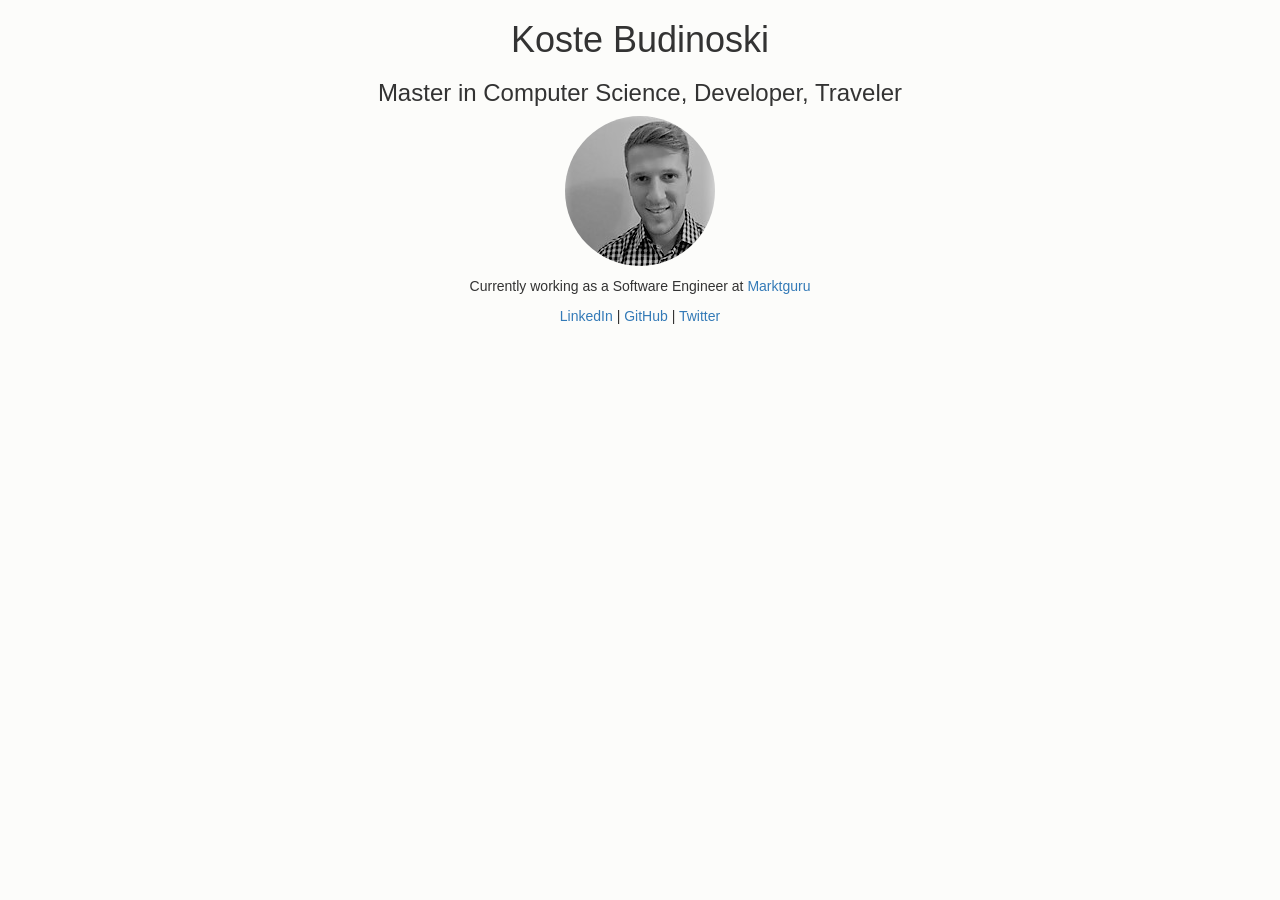
==== index.html @ 4f6632b1 "Add some metatags" ====
<!DOCTYPE html>
<meta charset="utf-8">
<head>
	<meta charset="UTF-8">
	<meta name="viewport" content="width=device-width, initial-scale=1.0">
	<meta http-equiv="X-UA-Compatible" content="ie=edge">
	<link rel="stylesheet" href="https://maxcdn.bootstrapcdn.com/bootstrap/3.3.4/css/bootstrap.min.css">
	<title>Koste Budinoski | Software Engineer</title>
</head>
<style>
.content {
	margin-left: auto; 
	margin-right: auto;
	display: block;
}

.short-info {
	padding-top: 10px;
	padding-bottom: 10px;
}

.avatar {
	width: 150px;
	height: 150px;
	border-radius: 150px;
	-webkit-border-radius: 150px;
	-moz-border-radius: 150px;
	background: url(images/profile.jpg) no-repeat;
	margin-left: auto; 
	margin-right: auto;
	display: block;
}

.avatar img {
	width: 150px;
	height: 150px;
	opacity: 0;
	filter: alpha(opacity=0);
}

.ack {
	position: fixed;
	bottom: 0;
	right: 0;
	padding: 5px;
	text-align: right;
	font-size: 8pt;
	color: #999999;
}

.ack a {
	text-decoration: none;
}

.odi-badge.mini {
	float:right;
	margin-bottom:10px;
}
.copyright {
	float:left;
	clear:both;
}

span.glyphicon-user {
    font-size: 1.5em;
}

span.glyphicon-book {
    font-size: 1.5em;
}

span.glyphicon-folder-open {
    font-size: 1.5em;
}

span.glyphicon-info-sign {
    font-size: 1.5em;
}

.row {
	padding-top: 10px;
}

body {
  background: #fcfcfa;
  text-align: center;
  display: block;
  font-family: "HelveticaNeue-Light", "Helvetica Neue Light", "Helvetica Neue", 
  Helvetica, Arial, "Lucida Grande", sans-serif;
}

</style>
<body vocab="http://schema.org/">
	<div class="content" itemscope itemtype="http://schema.org/Person" typeof="Person">
		<h1 itemprop="name" property="name"><span itemprop="givenName" property="givenName">Koste</span> <span itemprop="familyName" property="familyName">Budinoski</span></h1>
		<h3 itemprop="description" property="description">Master in Computer Science, Developer, Traveler</h3>
		<div class="avatar"><img itemprop="image" property="image" src="images/profile.jpg"/></div>
		<div class="short-info">			
			Currently working as a Software Engineer at <span itemprop="worksFor" itemscope itemtype="http://schema.org/Organization" property="worksFor" typeof="Organization"><span itemprop="name" property="name"><a itemprop="url" property="url" href="https://info.marktguru.at/" target="_blank">Marktguru</a></span>
		</div>
		<a itemprop="sameAs" property="sameAs" href="https://www.linkedin.com/in/kostebudinoski/" target="_blank">LinkedIn</a> | <a itemprop="sameAs" property="sameAs" href="https://github.com/kostebudinoski/" target="_blank">GitHub</a> | <a itemprop="sameAs" property="sameAs" href="https://twitter.com/kbudinoski/" target="_blank">Twitter</a>
		</div>
		<div class="ack">
		</div>
		<link rel="alternate" type="text/turtle" title="My FOAF" href="foaf.ttl" />
	</div>
	<!-- Global site tag (gtag.js) - Google Analytics -->
	<script async src="https://www.googletagmanager.com/gtag/js?id=UA-114613127-1"></script>
	<script>
	  window.dataLayer = window.dataLayer || [];
	  function gtag(){dataLayer.push(arguments);}
	  gtag('js', new Date());

	  gtag('config', 'UA-114613127-1');
	</script>
</body>
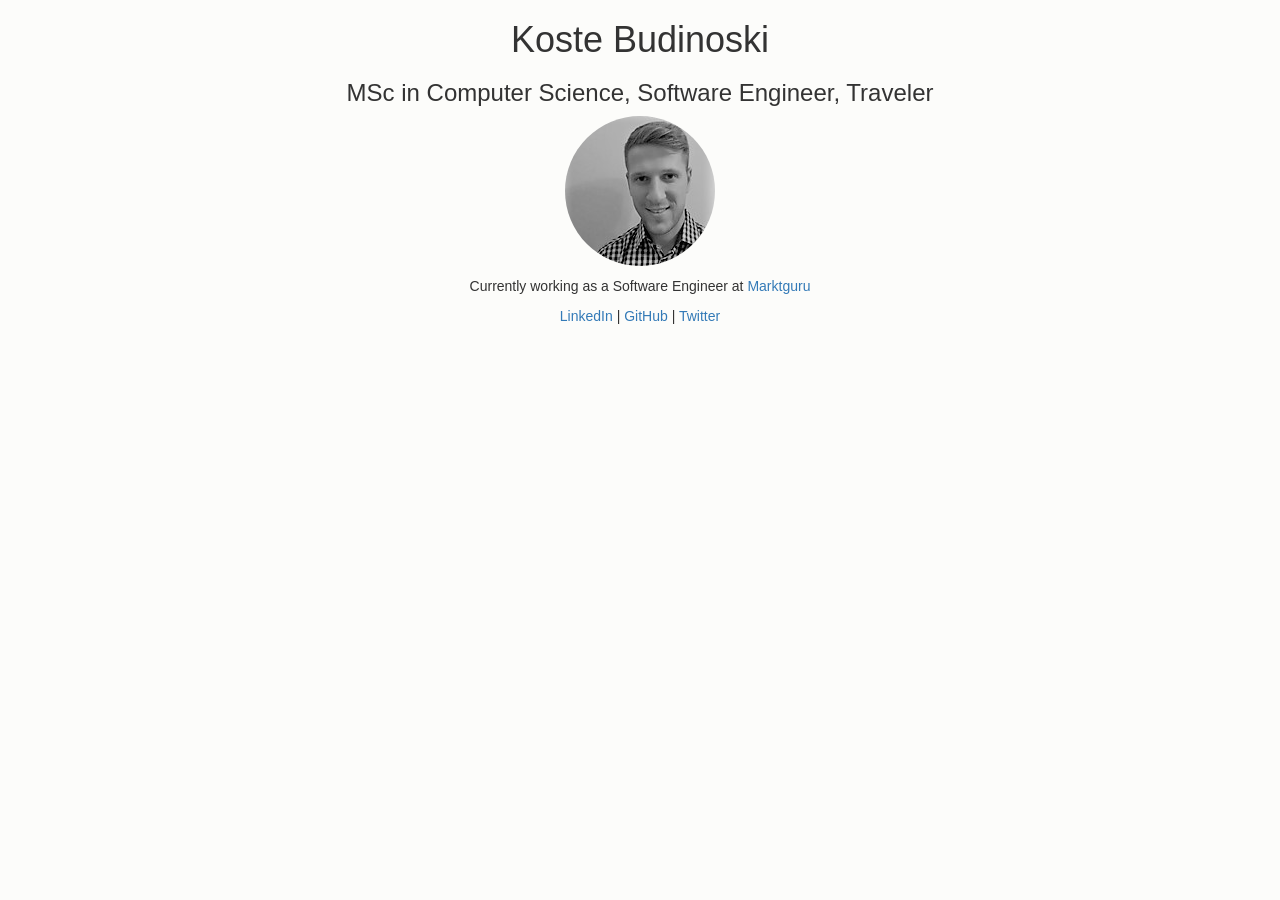
==== commit 4950477c: "Update index.html" ====
--- a/index.html
+++ b/index.html
@@ -93,7 +93,7 @@
 <body vocab="http://schema.org/">
 	<div class="content" itemscope itemtype="http://schema.org/Person" typeof="Person">
 		<h1 itemprop="name" property="name"><span itemprop="givenName" property="givenName">Koste</span> <span itemprop="familyName" property="familyName">Budinoski</span></h1>
-		<h3 itemprop="description" property="description">Master in Computer Science, Developer, Traveler</h3>
+		<h3 itemprop="description" property="description">MSc in Computer Science, Software Engineer, Traveler</h3>
 		<div class="avatar"><img itemprop="image" property="image" src="images/profile.jpg"/></div>
 		<div class="short-info">			
 			Currently working as a Software Engineer at <span itemprop="worksFor" itemscope itemtype="http://schema.org/Organization" property="worksFor" typeof="Organization"><span itemprop="name" property="name"><a itemprop="url" property="url" href="https://info.marktguru.at/" target="_blank">Marktguru</a></span>
@@ -113,4 +113,4 @@
 
 	  gtag('config', 'UA-114613127-1');
 	</script>
-</body>+</body>
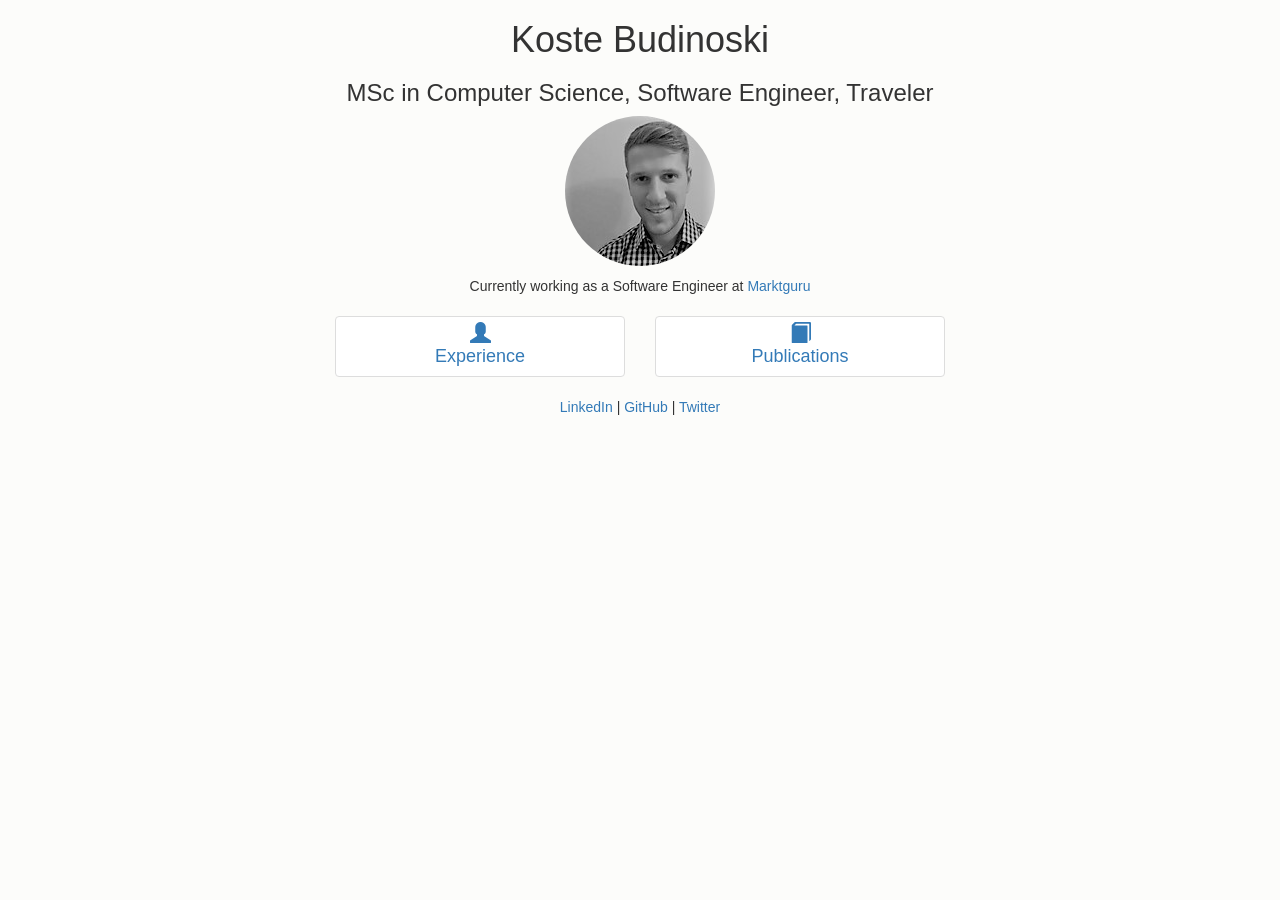
==== commit 3211c7be: "Add links to cv and publications" ====
--- a/index.html
+++ b/index.html
@@ -1,5 +1,4 @@
 <!DOCTYPE html>
-<meta charset="utf-8">
 <head>
 	<meta charset="UTF-8">
 	<meta name="viewport" content="width=device-width, initial-scale=1.0">
@@ -8,109 +7,127 @@
 	<title>Koste Budinoski | Software Engineer</title>
 </head>
 <style>
-.content {
-	margin-left: auto; 
-	margin-right: auto;
-	display: block;
-}
-
-.short-info {
-	padding-top: 10px;
-	padding-bottom: 10px;
-}
-
-.avatar {
-	width: 150px;
-	height: 150px;
-	border-radius: 150px;
-	-webkit-border-radius: 150px;
-	-moz-border-radius: 150px;
-	background: url(images/profile.jpg) no-repeat;
-	margin-left: auto; 
-	margin-right: auto;
-	display: block;
-}
-
-.avatar img {
-	width: 150px;
-	height: 150px;
-	opacity: 0;
-	filter: alpha(opacity=0);
-}
-
-.ack {
-	position: fixed;
-	bottom: 0;
-	right: 0;
-	padding: 5px;
-	text-align: right;
-	font-size: 8pt;
-	color: #999999;
-}
-
-.ack a {
-	text-decoration: none;
-}
-
-.odi-badge.mini {
-	float:right;
-	margin-bottom:10px;
-}
-.copyright {
-	float:left;
-	clear:both;
-}
-
-span.glyphicon-user {
-    font-size: 1.5em;
-}
-
-span.glyphicon-book {
-    font-size: 1.5em;
-}
-
-span.glyphicon-folder-open {
-    font-size: 1.5em;
-}
-
-span.glyphicon-info-sign {
-    font-size: 1.5em;
-}
-
-.row {
-	padding-top: 10px;
-}
-
-body {
-  background: #fcfcfa;
-  text-align: center;
-  display: block;
-  font-family: "HelveticaNeue-Light", "Helvetica Neue Light", "Helvetica Neue", 
-  Helvetica, Arial, "Lucida Grande", sans-serif;
-}
-
+	.content {
+		margin-left: auto;
+		margin-right: auto;
+		display: block;
+	}
+	.short-info {
+		padding-top: 10px;
+		padding-bottom: 10px;
+	}
+	.avatar {
+		width: 150px;
+		height: 150px;
+		border-radius: 150px;
+		-webkit-border-radius: 150px;
+		-moz-border-radius: 150px;
+		background: url(images/profile.jpg) no-repeat;
+		margin-left: auto;
+		margin-right: auto;
+		display: block;
+	}
+	.avatar img {
+		width: 150px;
+		height: 150px;
+		opacity: 0;
+		filter: alpha(opacity=0);
+	}
+	.ack {
+		position: fixed;
+		bottom: 0;
+		right: 0;
+		padding: 5px;
+		text-align: right;
+		font-size: 8pt;
+		color: #999999;
+	}
+	.ack a {
+		text-decoration: none;
+	}
+	.odi-badge.mini {
+		float: right;
+		margin-bottom: 10px;
+	}
+	.copyright {
+		float: left;
+		clear: both;
+	}
+	span.glyphicon-user {
+		font-size: 1.5em;
+	}
+	span.glyphicon-book {
+		font-size: 1.5em;
+	}
+	span.glyphicon-folder-open {
+		font-size: 1.5em;
+	}
+	span.glyphicon-info-sign {
+		font-size: 1.5em;
+	}
+	.row {
+		padding-top: 10px;
+	}
+	body {
+		background: #fcfcfa;
+		text-align: center;
+		display: block;
+		font-family: "HelveticaNeue-Light", "Helvetica Neue Light", "Helvetica Neue",
+		Helvetica, Arial, "Lucida Grande", sans-serif;
+	}
 </style>
 <body vocab="http://schema.org/">
 	<div class="content" itemscope itemtype="http://schema.org/Person" typeof="Person">
-		<h1 itemprop="name" property="name"><span itemprop="givenName" property="givenName">Koste</span> <span itemprop="familyName" property="familyName">Budinoski</span></h1>
+		<h1 itemprop="name" property="name">
+			<span itemprop="givenName" property="givenName">Koste</span>
+			<span itemprop="familyName" property="familyName">Budinoski</span>
+		</h1>
 		<h3 itemprop="description" property="description">MSc in Computer Science, Software Engineer, Traveler</h3>
-		<div class="avatar"><img itemprop="image" property="image" src="images/profile.jpg"/></div>
-		<div class="short-info">			
-			Currently working as a Software Engineer at <span itemprop="worksFor" itemscope itemtype="http://schema.org/Organization" property="worksFor" typeof="Organization"><span itemprop="name" property="name"><a itemprop="url" property="url" href="https://info.marktguru.at/" target="_blank">Marktguru</a></span>
+		<div class="avatar">
+			<img itemprop="image" property="image" src="images/profile.jpg" />
 		</div>
-		<a itemprop="sameAs" property="sameAs" href="https://www.linkedin.com/in/kostebudinoski/" target="_blank">LinkedIn</a> | <a itemprop="sameAs" property="sameAs" href="https://github.com/kostebudinoski/" target="_blank">GitHub</a> | <a itemprop="sameAs" property="sameAs" href="https://twitter.com/kbudinoski/" target="_blank">Twitter</a>
+		<div class="short-info">
+			Currently working as a Software Engineer at
+			<span itemprop="worksFor" itemscope itemtype="http://schema.org/Organization"
+			 property="worksFor" typeof="Organization">
+				<span itemprop="name" property="name">
+					<a itemprop="url" property="url" href="https://info.marktguru.at/" target="_blank">Marktguru</a>
+				</span>
 		</div>
-		<div class="ack">
+		<div class="container-fluid">
+			<div class="row">
+				<div class="col-xs-3 col-md-3">
+				</div>
+				<div class="col-xs-3 col-md-3">
+					<a href="cv.html" class="thumbnail" class="list-group-item active">    			
+					<span class="glyphicon glyphicon-user" aria-hidden="true"></span>
+					<h4 class="list-group-item-heading hidden-xs">Experience</h4>
+				</a>
+				</div>
+				<div class="col-xs-3 col-md-3">
+					<a href="publications.html" class="thumbnail" class="list-group-item active">    			
+					<span class="glyphicon glyphicon-book" aria-hidden="true"></span>
+					<h4 class="list-group-item-heading hidden-xs">Publications</h4>
+				</a>
+				</div>
+				<div class="col-xs-3 col-md-3">
+				</div>
+			</div>
 		</div>
-		<link rel="alternate" type="text/turtle" title="My FOAF" href="foaf.ttl" />
+		<a itemprop="sameAs" property="sameAs" href="https://www.linkedin.com/in/kostebudinoski/" target="_blank">LinkedIn</a> |
+		<a itemprop="sameAs" property="sameAs" href="https://github.com/kostebudinoski/" target="_blank">GitHub</a> |
+		<a itemprop="sameAs" property="sameAs" href="https://twitter.com/kbudinoski/" target="_blank">Twitter</a>
+	</div>
+	<div class="ack">
+	</div>
+	<link rel="alternate" type="text/turtle" title="My FOAF" href="foaf.ttl" />
 	</div>
 	<!-- Global site tag (gtag.js) - Google Analytics -->
 	<script async src="https://www.googletagmanager.com/gtag/js?id=UA-114613127-1"></script>
 	<script>
-	  window.dataLayer = window.dataLayer || [];
-	  function gtag(){dataLayer.push(arguments);}
-	  gtag('js', new Date());
-
-	  gtag('config', 'UA-114613127-1');
+		window.dataLayer = window.dataLayer || [];
+		function gtag() { dataLayer.push(arguments); }
+		gtag('js', new Date());
+		gtag('config', 'UA-114613127-1');
 	</script>
-</body>
+</body>
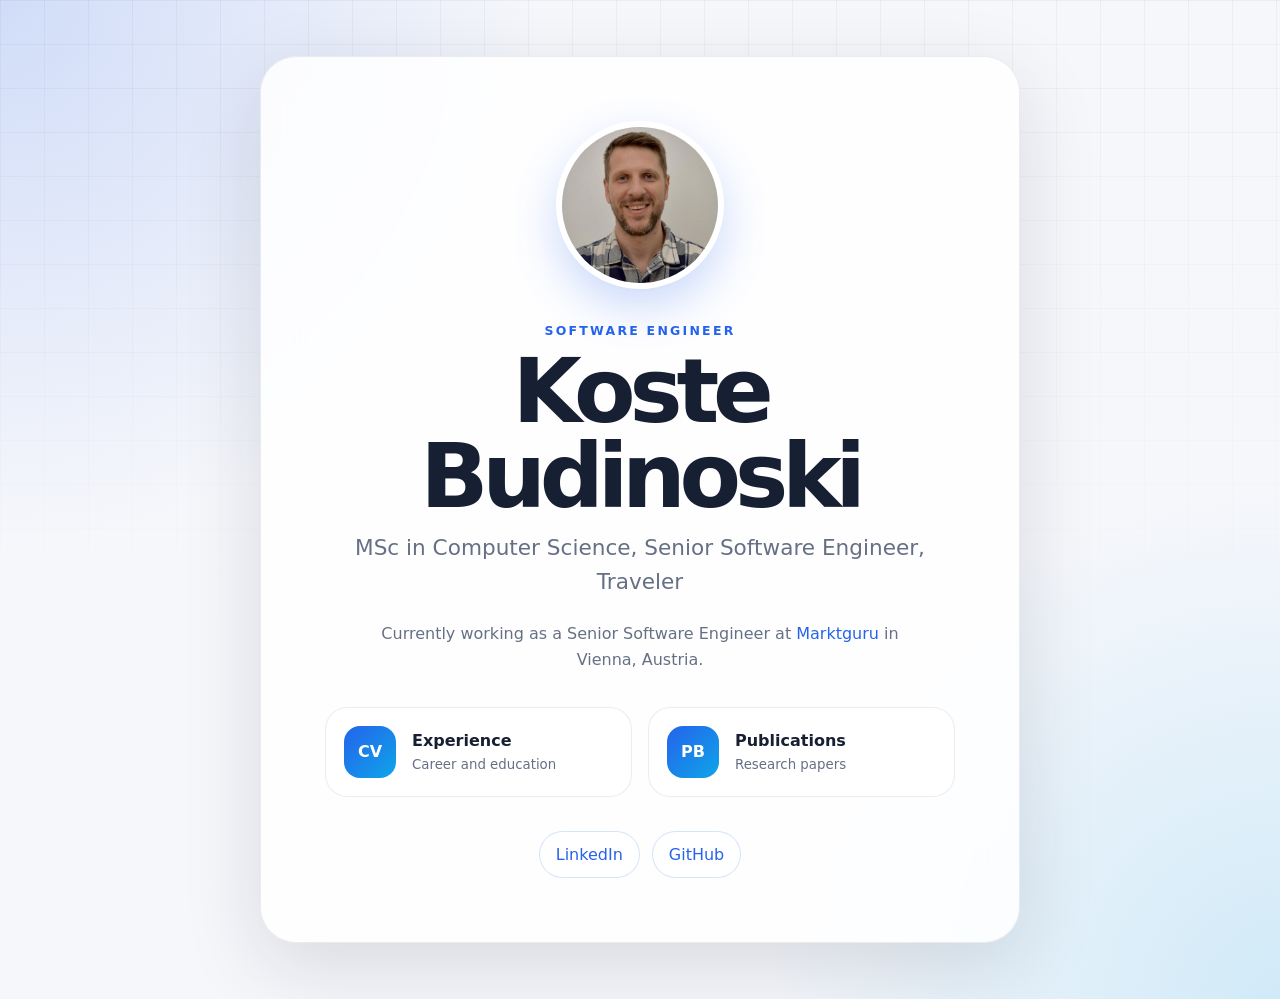
==== commit 9f52dc69: "refresh page" ====
--- a/index.html
+++ b/index.html
@@ -1,128 +1,55 @@
 <!DOCTYPE html>
+<html lang="en">
 <head>
 	<meta charset="UTF-8">
 	<meta name="viewport" content="width=device-width, initial-scale=1.0">
 	<meta http-equiv="X-UA-Compatible" content="ie=edge">
-	<link rel="stylesheet" href="https://maxcdn.bootstrapcdn.com/bootstrap/3.3.4/css/bootstrap.min.css">
+	<meta name="description" content="Koste Budinoski, MSc in Computer Science and Senior Software Engineer based in Vienna, Austria.">
+	<link rel="stylesheet" href="styles.css">
 	<title>Koste Budinoski | Software Engineer</title>
 </head>
-<style>
-	.content {
-		margin-left: auto;
-		margin-right: auto;
-		display: block;
-	}
-	.short-info {
-		padding-top: 10px;
-		padding-bottom: 10px;
-	}
-	.avatar {
-		width: 150px;
-		height: 150px;
-		border-radius: 150px;
-		-webkit-border-radius: 150px;
-		-moz-border-radius: 150px;
-		background: url(images/profile.jpg) no-repeat;
-		margin-left: auto;
-		margin-right: auto;
-		display: block;
-	}
-	.avatar img {
-		width: 150px;
-		height: 150px;
-		opacity: 0;
-		filter: alpha(opacity=0);
-	}
-	.ack {
-		position: fixed;
-		bottom: 0;
-		right: 0;
-		padding: 5px;
-		text-align: right;
-		font-size: 8pt;
-		color: #999999;
-	}
-	.ack a {
-		text-decoration: none;
-	}
-	.odi-badge.mini {
-		float: right;
-		margin-bottom: 10px;
-	}
-	.copyright {
-		float: left;
-		clear: both;
-	}
-	span.glyphicon-user {
-		font-size: 1.5em;
-	}
-	span.glyphicon-book {
-		font-size: 1.5em;
-	}
-	span.glyphicon-folder-open {
-		font-size: 1.5em;
-	}
-	span.glyphicon-info-sign {
-		font-size: 1.5em;
-	}
-	.row {
-		padding-top: 10px;
-	}
-	body {
-		background: #fcfcfa;
-		text-align: center;
-		display: block;
-		font-family: "HelveticaNeue-Light", "Helvetica Neue Light", "Helvetica Neue",
-		Helvetica, Arial, "Lucida Grande", sans-serif;
-	}
-</style>
 <body vocab="http://schema.org/">
-	<div class="content" itemscope itemtype="http://schema.org/Person" typeof="Person">
-		<h1 itemprop="name" property="name">
-			<span itemprop="givenName" property="givenName">Koste</span>
-			<span itemprop="familyName" property="familyName">Budinoski</span>
-		</h1>
-		<h3 itemprop="description" property="description">MSc in Computer Science, Software Engineer, Traveler</h3>
-		<div class="avatar">
-			<img itemprop="image" property="image" src="images/profile.jpg" />
-		</div>
-		<div class="short-info">
-			Currently working as a Software Engineer at
-			<span itemprop="worksFor" itemscope itemtype="http://schema.org/Organization"
-			 property="worksFor" typeof="Organization">
-				<span itemprop="name" property="name">
-					<a itemprop="url" property="url" href="https://info.marktguru.at/" target="_blank">Marktguru</a>
+	<main class="shell hero" itemscope itemtype="http://schema.org/Person" typeof="Person">
+		<section class="hero-card">
+			<img class="avatar" itemprop="image" property="image" src="images/profile.jpg" alt="Koste Budinoski">
+			<p class="eyebrow">Software Engineer</p>
+			<h1 itemprop="name" property="name">
+				<span itemprop="givenName" property="givenName">Koste</span>
+				<span itemprop="familyName" property="familyName">Budinoski</span>
+			</h1>
+			<p class="tagline" itemprop="description" property="description">MSc in Computer Science, Senior Software Engineer, Traveler</p>
+			<p class="short-info">
+				Currently working as a Senior Software Engineer at
+				<span itemprop="worksFor" itemscope itemtype="http://schema.org/Organization" property="worksFor" typeof="Organization">
+					<a itemprop="url" property="url" href="https://info.marktguru.at/" target="_blank" rel="noopener">
+						<span itemprop="name" property="name">Marktguru</span>
+					</a>
 				</span>
-		</div>
-		<div class="container-fluid">
-			<div class="row">
-				<div class="col-xs-3 col-md-3">
-				</div>
-				<div class="col-xs-3 col-md-3">
-					<a href="cv.html" class="thumbnail" class="list-group-item active">    			
-					<span class="glyphicon glyphicon-user" aria-hidden="true"></span>
-					<h4 class="list-group-item-heading hidden-xs">Experience</h4>
+				in Vienna, Austria.
+			</p>
+			<nav class="card-grid" aria-label="Primary">
+				<a class="feature-card" href="cv.html">
+					<span class="feature-icon" aria-hidden="true">CV</span>
+					<span>
+						<strong>Experience</strong>
+						<small>Career and education</small>
+					</span>
 				</a>
-				</div>
-				<div class="col-xs-3 col-md-3">
-					<a href="publications.html" class="thumbnail" class="list-group-item active">    			
-					<span class="glyphicon glyphicon-book" aria-hidden="true"></span>
-					<h4 class="list-group-item-heading hidden-xs">Publications</h4>
+				<a class="feature-card" href="publications.html">
+					<span class="feature-icon" aria-hidden="true">PB</span>
+					<span>
+						<strong>Publications</strong>
+						<small>Research papers</small>
+					</span>
 				</a>
-				</div>
-				<div class="col-xs-3 col-md-3">
-				</div>
+			</nav>
+			<div class="social-links" aria-label="Social links">
+				<a itemprop="sameAs" property="sameAs" href="https://www.linkedin.com/in/kostebudinoski/" target="_blank" rel="noopener">LinkedIn</a>
+				<a itemprop="sameAs" property="sameAs" href="https://github.com/kostebudinoski/" target="_blank" rel="noopener">GitHub</a>
 			</div>
-		</div>
-		<a itemprop="sameAs" property="sameAs" href="https://www.linkedin.com/in/kostebudinoski/" target="_blank">LinkedIn</a> |
-		<a itemprop="sameAs" property="sameAs" href="https://github.com/kostebudinoski/" target="_blank">GitHub</a> |
-		<a itemprop="sameAs" property="sameAs" href="https://twitter.com/kbudinoski/" target="_blank">Twitter</a>
-	</div>
-	<div class="ack">
-	</div>
-	<link rel="alternate" type="text/turtle" title="My FOAF" href="foaf.ttl" />
-	</div>
-	<!-- Global site tag (gtag.js) - Google Analytics -->
+		</section>
+	</main>
+	<link rel="alternate" type="text/turtle" title="My FOAF" href="foaf.ttl">
 	<script async src="https://www.googletagmanager.com/gtag/js?id=UA-114613127-1"></script>
 	<script>
 		window.dataLayer = window.dataLayer || [];
@@ -130,4 +57,5 @@
 		gtag('js', new Date());
 		gtag('config', 'UA-114613127-1');
 	</script>
-</body>+</body>
+</html>
--- a/styles.css
+++ b/styles.css
@@ -0,0 +1,331 @@
+:root {
+	--bg: #f6f7fb;
+	--card: rgba(255, 255, 255, 0.86);
+	--card-border: rgba(17, 24, 39, 0.08);
+	--text: #172033;
+	--muted: #667085;
+	--accent: #2563eb;
+	--accent-dark: #1d4ed8;
+	--shadow: 0 24px 80px rgba(17, 24, 39, 0.13);
+}
+
+* {
+	box-sizing: border-box;
+}
+
+body {
+	margin: 0;
+	min-height: 100vh;
+	color: var(--text);
+	background:
+		radial-gradient(circle at top left, rgba(37, 99, 235, 0.18), transparent 34rem),
+		radial-gradient(circle at bottom right, rgba(14, 165, 233, 0.16), transparent 32rem),
+		var(--bg);
+	font-family: Inter, ui-sans-serif, system-ui, -apple-system, BlinkMacSystemFont, "Segoe UI", sans-serif;
+	line-height: 1.6;
+}
+
+body::before {
+	position: fixed;
+	inset: 0;
+	z-index: -1;
+	content: "";
+	background-image: linear-gradient(rgba(15, 23, 42, 0.04) 1px, transparent 1px),
+		linear-gradient(90deg, rgba(15, 23, 42, 0.04) 1px, transparent 1px);
+	background-size: 44px 44px;
+	mask-image: linear-gradient(to bottom, black, transparent 72%);
+}
+
+a {
+	color: var(--accent);
+	text-decoration: none;
+	transition: color 160ms ease, transform 160ms ease, border-color 160ms ease, box-shadow 160ms ease;
+}
+
+a:hover,
+a:focus {
+	color: var(--accent-dark);
+}
+
+.shell {
+	width: min(960px, calc(100% - 32px));
+	margin: 0 auto;
+	padding: 56px 0;
+}
+
+.hero {
+	display: grid;
+	min-height: 100vh;
+	place-items: center;
+}
+
+.hero-card,
+.section-card,
+.timeline-item {
+	border: 1px solid var(--card-border);
+	background: var(--card);
+	box-shadow: var(--shadow);
+	backdrop-filter: blur(18px);
+}
+
+.hero-card {
+	width: min(760px, 100%);
+	padding: clamp(32px, 7vw, 64px);
+	border-radius: 36px;
+	text-align: center;
+}
+
+.avatar {
+	width: 168px;
+	height: 168px;
+	object-fit: cover;
+	background: #08111f;
+	border: 6px solid #ffffff;
+	border-radius: 999px;
+	box-shadow: 0 18px 45px rgba(37, 99, 235, 0.24);
+}
+
+.eyebrow {
+	margin: 24px 0 8px;
+	color: var(--accent);
+	font-size: 0.78rem;
+	font-weight: 800;
+	letter-spacing: 0.18em;
+	text-transform: uppercase;
+}
+
+h1,
+h2,
+h3,
+p {
+	margin-top: 0;
+}
+
+h1 {
+	margin-bottom: 12px;
+	font-size: clamp(2.6rem, 9vw, 5.6rem);
+	line-height: 0.95;
+	letter-spacing: -0.07em;
+}
+
+h2 {
+	margin-bottom: 8px;
+	font-size: 1.35rem;
+	letter-spacing: -0.03em;
+}
+
+.tagline,
+.page-header p,
+.short-info,
+.timeline-item p,
+.publication-list span,
+.education-grid p {
+	color: var(--muted);
+}
+
+.tagline {
+	font-size: clamp(1.1rem, 3vw, 1.35rem);
+}
+
+.short-info {
+	max-width: 560px;
+	margin: 0 auto 32px;
+}
+
+.card-grid {
+	display: grid;
+	grid-template-columns: repeat(2, minmax(0, 1fr));
+	gap: 16px;
+	margin: 34px 0;
+}
+
+.feature-card {
+	display: flex;
+	align-items: center;
+	gap: 16px;
+	padding: 18px;
+	border: 1px solid var(--card-border);
+	border-radius: 22px;
+	background: rgba(255, 255, 255, 0.72);
+	color: var(--text);
+	text-align: left;
+}
+
+.feature-card:hover,
+.feature-card:focus {
+	transform: translateY(-3px);
+	border-color: rgba(37, 99, 235, 0.28);
+	box-shadow: 0 18px 45px rgba(37, 99, 235, 0.14);
+	color: var(--text);
+}
+
+.feature-icon {
+	display: inline-grid;
+	width: 52px;
+	height: 52px;
+	flex: 0 0 auto;
+	place-items: center;
+	border-radius: 16px;
+	background: linear-gradient(135deg, var(--accent), #0ea5e9);
+	color: #ffffff;
+	font-weight: 800;
+}
+
+.feature-card strong,
+.feature-card small {
+	display: block;
+}
+
+.feature-card small {
+	color: var(--muted);
+}
+
+.social-links {
+	display: flex;
+	flex-wrap: wrap;
+	justify-content: center;
+	gap: 12px;
+}
+
+.social-links a,
+.home-link {
+	display: inline-flex;
+	align-items: center;
+	justify-content: center;
+	border: 1px solid rgba(37, 99, 235, 0.18);
+	background: rgba(255, 255, 255, 0.6);
+	border-radius: 999px;
+}
+
+.social-links a {
+	padding: 10px 16px;
+}
+
+.social-links a:hover,
+.social-links a:focus,
+.home-link:hover,
+.home-link:focus {
+	border-color: rgba(37, 99, 235, 0.36);
+	box-shadow: 0 12px 30px rgba(37, 99, 235, 0.12);
+}
+
+.page-header {
+	margin-bottom: 28px;
+	text-align: center;
+}
+
+.page-header h1 {
+	margin: 22px 0 12px;
+}
+
+.page-header p {
+	max-width: 680px;
+	margin: 0 auto;
+	font-size: 1.08rem;
+}
+
+.home-link {
+	padding: 9px 16px;
+}
+
+.timeline {
+	display: grid;
+	gap: 14px;
+}
+
+.timeline-item {
+	display: flex;
+	align-items: center;
+	justify-content: space-between;
+	gap: 24px;
+	padding: 24px;
+	border-radius: 24px;
+}
+
+.timeline-item p {
+	margin-bottom: 0;
+}
+
+.timeline-item a {
+	white-space: nowrap;
+	font-weight: 700;
+}
+
+.section-card {
+	margin-top: 28px;
+	padding: clamp(24px, 5vw, 40px);
+	border-radius: 28px;
+}
+
+.education-grid {
+	display: grid;
+	grid-template-columns: repeat(2, minmax(0, 1fr));
+	gap: 24px;
+}
+
+.education-grid article {
+	padding: 22px;
+	border: 1px solid var(--card-border);
+	border-radius: 22px;
+	background: rgba(255, 255, 255, 0.62);
+}
+
+.education-grid .eyebrow {
+	margin-top: 0;
+}
+
+.education-grid a {
+	display: block;
+	margin-top: 10px;
+}
+
+.publication-list {
+	display: grid;
+	gap: 18px;
+	margin: 18px 0 0;
+	padding-left: 1.4rem;
+}
+
+.publication-list li {
+	padding: 18px 20px;
+	border: 1px solid var(--card-border);
+	border-radius: 20px;
+	background: rgba(255, 255, 255, 0.62);
+}
+
+.publication-list strong,
+.publication-list span {
+	display: block;
+}
+
+@media (max-width: 680px) {
+	.shell {
+		width: min(100% - 22px, 960px);
+		padding: 32px 0;
+	}
+
+	.hero-card {
+		padding: 28px 20px;
+		border-radius: 28px;
+	}
+
+	.avatar {
+		width: 132px;
+		height: 132px;
+	}
+
+	.card-grid,
+	.education-grid {
+		grid-template-columns: 1fr;
+	}
+
+	.timeline-item {
+		align-items: flex-start;
+		flex-direction: column;
+		gap: 10px;
+	}
+
+	.timeline-item a {
+		white-space: normal;
+	}
+}
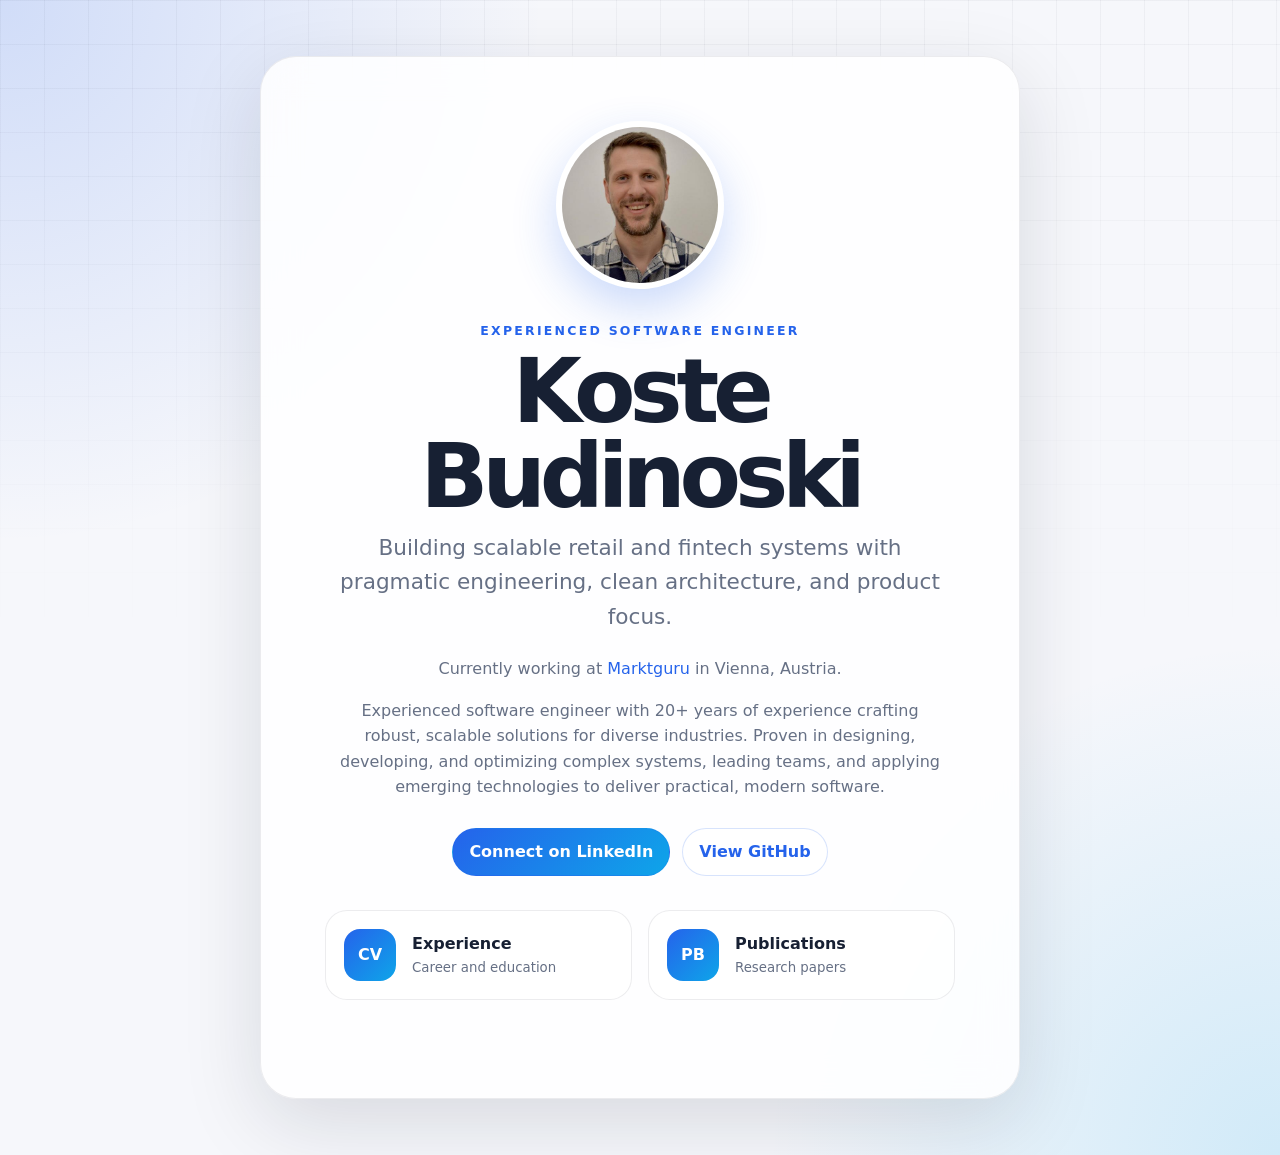
==== commit 4622e72f: "refresh page" ====
--- a/index.html
+++ b/index.html
@@ -4,29 +4,46 @@
 	<meta charset="UTF-8">
 	<meta name="viewport" content="width=device-width, initial-scale=1.0">
 	<meta http-equiv="X-UA-Compatible" content="ie=edge">
-	<meta name="description" content="Koste Budinoski, MSc in Computer Science and Senior Software Engineer based in Vienna, Austria.">
+	<meta name="description" content="Koste Budinoski is an experienced software engineer with 20+ years of experience designing scalable systems for diverse industries.">
+	<meta property="og:title" content="Koste Budinoski | Experienced Software Engineer">
+	<meta property="og:description" content="Experienced software engineer with 20+ years designing scalable systems for diverse industries.">
+	<meta property="og:type" content="profile">
+	<meta property="og:url" content="https://kostebudinoski.github.io/">
+	<meta property="og:image" content="https://kostebudinoski.github.io/images/profile.jpg">
+	<meta property="og:image:alt" content="Koste Budinoski">
+	<meta name="theme-color" content="#2563eb">
+	<link rel="canonical" href="https://kostebudinoski.github.io/">
+	<link rel="sitemap" type="application/xml" href="https://kostebudinoski.github.io/sitemap.xml">
+	<link rel="icon" href="images/favicon.svg" type="image/svg+xml">
 	<link rel="stylesheet" href="styles.css">
-	<title>Koste Budinoski | Software Engineer</title>
+	<title>Koste Budinoski | Experienced Software Engineer</title>
 </head>
-<body vocab="http://schema.org/">
-	<main class="shell hero" itemscope itemtype="http://schema.org/Person" typeof="Person">
+<body>
+	<main class="shell hero" itemscope itemtype="https://schema.org/Person">
 		<section class="hero-card">
 			<img class="avatar" itemprop="image" property="image" src="images/profile.jpg" alt="Koste Budinoski">
-			<p class="eyebrow">Software Engineer</p>
+			<p class="eyebrow" itemprop="jobTitle">Experienced Software Engineer</p>
 			<h1 itemprop="name" property="name">
 				<span itemprop="givenName" property="givenName">Koste</span>
 				<span itemprop="familyName" property="familyName">Budinoski</span>
 			</h1>
-			<p class="tagline" itemprop="description" property="description">MSc in Computer Science, Senior Software Engineer, Traveler</p>
+			<p class="tagline" itemprop="description">Building scalable retail and fintech systems with pragmatic engineering, clean architecture, and product focus.</p>
 			<p class="short-info">
-				Currently working as a Senior Software Engineer at
-				<span itemprop="worksFor" itemscope itemtype="http://schema.org/Organization" property="worksFor" typeof="Organization">
-					<a itemprop="url" property="url" href="https://info.marktguru.at/" target="_blank" rel="noopener">
-						<span itemprop="name" property="name">Marktguru</span>
+				Currently working at
+				<span itemprop="worksFor" itemscope itemtype="https://schema.org/Organization">
+					<a itemprop="url" href="https://info.marktguru.at/" target="_blank" rel="noopener">
+						<span itemprop="name">Marktguru</span>
 					</a>
 				</span>
-				in Vienna, Austria.
+				in <span itemprop="homeLocation" itemscope itemtype="https://schema.org/Place"><span itemprop="name">Vienna, Austria</span></span>.
 			</p>
+			<p class="expertise-summary">
+				Experienced software engineer with 20+ years of experience crafting robust, scalable solutions for diverse industries. Proven in designing, developing, and optimizing complex systems, leading teams, and applying emerging technologies to deliver practical, modern software.
+			</p>
+			<div class="cta-row" aria-label="Contact links">
+				<a class="button button-primary" itemprop="sameAs" href="https://www.linkedin.com/in/kostebudinoski/" target="_blank" rel="noopener">Connect on LinkedIn</a>
+				<a class="button" itemprop="sameAs" href="https://github.com/kostebudinoski/" target="_blank" rel="noopener">View GitHub</a>
+			</div>
 			<nav class="card-grid" aria-label="Primary">
 				<a class="feature-card" href="cv.html">
 					<span class="feature-icon" aria-hidden="true">CV</span>
@@ -43,13 +60,45 @@
 					</span>
 				</a>
 			</nav>
-			<div class="social-links" aria-label="Social links">
-				<a itemprop="sameAs" property="sameAs" href="https://www.linkedin.com/in/kostebudinoski/" target="_blank" rel="noopener">LinkedIn</a>
-				<a itemprop="sameAs" property="sameAs" href="https://github.com/kostebudinoski/" target="_blank" rel="noopener">GitHub</a>
-			</div>
 		</section>
 	</main>
 	<link rel="alternate" type="text/turtle" title="My FOAF" href="foaf.ttl">
+	<script type="application/ld+json">
+		{
+			"@context": "https://schema.org",
+			"@type": "Person",
+			"name": "Koste Budinoski",
+			"givenName": "Koste",
+			"familyName": "Budinoski",
+			"jobTitle": "Experienced Software Engineer",
+			"description": "Experienced software engineer with 20+ years of experience crafting robust, scalable solutions for diverse industries.",
+			"url": "https://kostebudinoski.github.io/",
+			"image": "https://kostebudinoski.github.io/images/profile.jpg",
+			"knowsAbout": [
+				"Software engineering",
+				"C#",
+				".NET",
+				"Backend systems",
+				"Web systems",
+				"Retail technology",
+				"Fintech",
+				"Software consulting"
+			],
+			"homeLocation": {
+				"@type": "Place",
+				"name": "Vienna, Austria"
+			},
+			"worksFor": {
+				"@type": "Organization",
+				"name": "Marktguru",
+				"url": "https://info.marktguru.at/"
+			},
+			"sameAs": [
+				"https://www.linkedin.com/in/kostebudinoski/",
+				"https://github.com/kostebudinoski/"
+			]
+		}
+	</script>
 	<script async src="https://www.googletagmanager.com/gtag/js?id=UA-114613127-1"></script>
 	<script>
 		window.dataLayer = window.dataLayer || [];
--- a/styles.css
+++ b/styles.css
@@ -6,6 +6,10 @@
 	--muted: #667085;
 	--accent: #2563eb;
 	--accent-dark: #1d4ed8;
+	--avatar-border: #ffffff;
+	--grid-line: rgba(15, 23, 42, 0.04);
+	--pill: rgba(255, 255, 255, 0.6);
+	--subcard: rgba(255, 255, 255, 0.62);
 	--shadow: 0 24px 80px rgba(17, 24, 39, 0.13);
 }
 
@@ -30,8 +34,8 @@
 	inset: 0;
 	z-index: -1;
 	content: "";
-	background-image: linear-gradient(rgba(15, 23, 42, 0.04) 1px, transparent 1px),
-		linear-gradient(90deg, rgba(15, 23, 42, 0.04) 1px, transparent 1px);
+	background-image: linear-gradient(var(--grid-line) 1px, transparent 1px),
+		linear-gradient(90deg, var(--grid-line) 1px, transparent 1px);
 	background-size: 44px 44px;
 	mask-image: linear-gradient(to bottom, black, transparent 72%);
 }
@@ -80,7 +84,7 @@
 	height: 168px;
 	object-fit: cover;
 	background: #08111f;
-	border: 6px solid #ffffff;
+	border: 6px solid var(--avatar-border);
 	border-radius: 999px;
 	box-shadow: 0 18px 45px rgba(37, 99, 235, 0.24);
 }
@@ -129,7 +133,21 @@
 
 .short-info {
 	max-width: 560px;
-	margin: 0 auto 32px;
+	margin: 0 auto 16px;
+}
+
+.expertise-summary {
+	max-width: 610px;
+	margin: 0 auto 28px;
+	color: var(--muted);
+}
+
+.cta-row {
+	display: flex;
+	flex-wrap: wrap;
+	justify-content: center;
+	gap: 12px;
+	margin-bottom: 34px;
 }
 
 .card-grid {
@@ -146,7 +164,7 @@
 	padding: 18px;
 	border: 1px solid var(--card-border);
 	border-radius: 22px;
-	background: rgba(255, 255, 255, 0.72);
+	background: var(--pill);
 	color: var(--text);
 	text-align: left;
 }
@@ -180,29 +198,33 @@
 	color: var(--muted);
 }
 
-.social-links {
-	display: flex;
-	flex-wrap: wrap;
-	justify-content: center;
-	gap: 12px;
-}
-
-.social-links a,
+.button,
 .home-link {
 	display: inline-flex;
 	align-items: center;
 	justify-content: center;
 	border: 1px solid rgba(37, 99, 235, 0.18);
-	background: rgba(255, 255, 255, 0.6);
+	background: var(--pill);
 	border-radius: 999px;
-}
-
-.social-links a {
+	font-weight: 700;
+}
+
+.button {
 	padding: 10px 16px;
 }
 
-.social-links a:hover,
-.social-links a:focus,
+.button-primary {
+	background: linear-gradient(135deg, var(--accent), #0ea5e9);
+	color: #ffffff;
+}
+
+.button-primary:hover,
+.button-primary:focus {
+	color: #ffffff;
+}
+
+.button:hover,
+.button:focus,
 .home-link:hover,
 .home-link:focus {
 	border-color: rgba(37, 99, 235, 0.36);
@@ -267,7 +289,7 @@
 	padding: 22px;
 	border: 1px solid var(--card-border);
 	border-radius: 22px;
-	background: rgba(255, 255, 255, 0.62);
+	background: var(--subcard);
 }
 
 .education-grid .eyebrow {
@@ -290,7 +312,7 @@
 	padding: 18px 20px;
 	border: 1px solid var(--card-border);
 	border-radius: 20px;
-	background: rgba(255, 255, 255, 0.62);
+	background: var(--subcard);
 }
 
 .publication-list strong,
@@ -329,3 +351,27 @@
 		white-space: normal;
 	}
 }
+
+@media (prefers-color-scheme: dark) {
+	:root {
+		--bg: #020617;
+		--card: rgba(15, 23, 42, 0.86);
+		--card-border: rgba(148, 163, 184, 0.18);
+		--text: #e5edf8;
+		--muted: #a8b3c7;
+		--accent: #60a5fa;
+		--accent-dark: #93c5fd;
+		--avatar-border: rgba(226, 232, 240, 0.92);
+		--grid-line: rgba(148, 163, 184, 0.07);
+		--pill: rgba(15, 23, 42, 0.7);
+		--subcard: rgba(15, 23, 42, 0.64);
+		--shadow: 0 24px 80px rgba(0, 0, 0, 0.34);
+	}
+
+	body {
+		background:
+			radial-gradient(circle at top left, rgba(37, 99, 235, 0.28), transparent 34rem),
+			radial-gradient(circle at bottom right, rgba(14, 165, 233, 0.18), transparent 32rem),
+			var(--bg);
+	}
+}
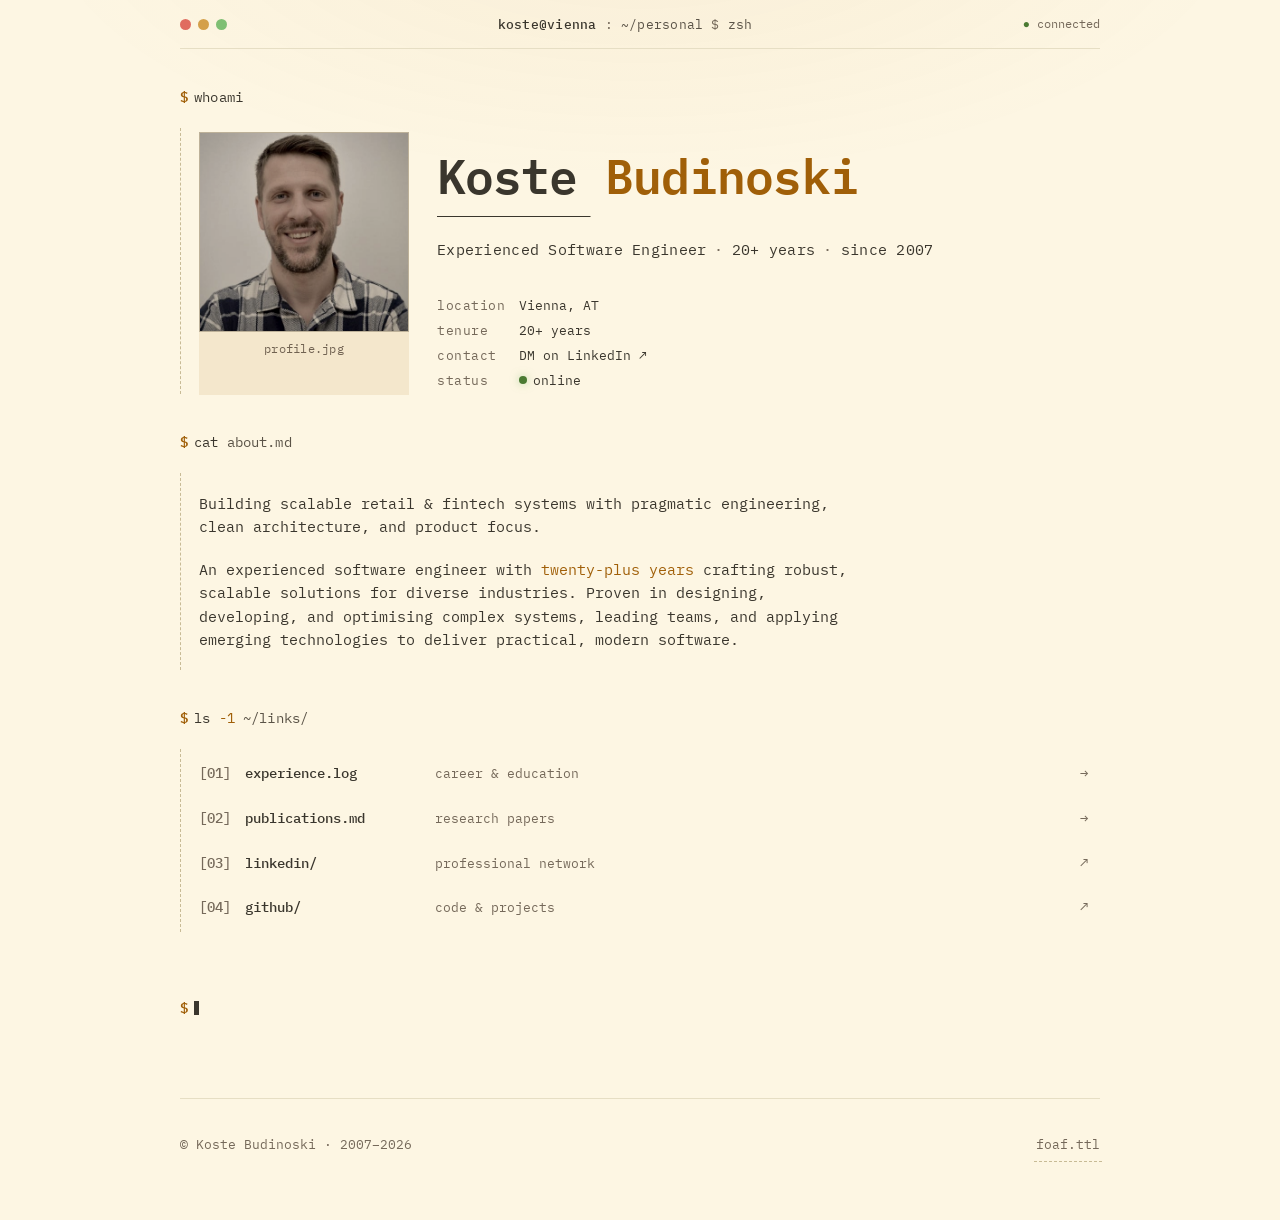
==== commit c6047418: "Refresh page" ====
--- a/index.html
+++ b/index.html
@@ -1,110 +1,158 @@
-<!DOCTYPE html>
-<html lang="en">
-<head>
-	<meta charset="UTF-8">
-	<meta name="viewport" content="width=device-width, initial-scale=1.0">
-	<meta http-equiv="X-UA-Compatible" content="ie=edge">
-	<meta name="description" content="Koste Budinoski is an experienced software engineer with 20+ years of experience designing scalable systems for diverse industries.">
-	<meta property="og:title" content="Koste Budinoski | Experienced Software Engineer">
-	<meta property="og:description" content="Experienced software engineer with 20+ years designing scalable systems for diverse industries.">
-	<meta property="og:type" content="profile">
-	<meta property="og:url" content="https://kostebudinoski.github.io/">
-	<meta property="og:image" content="https://kostebudinoski.github.io/images/profile.jpg">
-	<meta property="og:image:alt" content="Koste Budinoski">
-	<meta name="theme-color" content="#2563eb">
-	<link rel="canonical" href="https://kostebudinoski.github.io/">
-	<link rel="sitemap" type="application/xml" href="https://kostebudinoski.github.io/sitemap.xml">
-	<link rel="icon" href="images/favicon.svg" type="image/svg+xml">
-	<link rel="stylesheet" href="styles.css">
-	<title>Koste Budinoski | Experienced Software Engineer</title>
-</head>
-<body>
-	<main class="shell hero" itemscope itemtype="https://schema.org/Person">
-		<section class="hero-card">
-			<img class="avatar" itemprop="image" property="image" src="images/profile.jpg" alt="Koste Budinoski">
-			<p class="eyebrow" itemprop="jobTitle">Experienced Software Engineer</p>
-			<h1 itemprop="name" property="name">
-				<span itemprop="givenName" property="givenName">Koste</span>
-				<span itemprop="familyName" property="familyName">Budinoski</span>
-			</h1>
-			<p class="tagline" itemprop="description">Building scalable retail and fintech systems with pragmatic engineering, clean architecture, and product focus.</p>
-			<p class="short-info">
-				Currently working at
-				<span itemprop="worksFor" itemscope itemtype="https://schema.org/Organization">
-					<a itemprop="url" href="https://info.marktguru.at/" target="_blank" rel="noopener">
-						<span itemprop="name">Marktguru</span>
-					</a>
-				</span>
-				in <span itemprop="homeLocation" itemscope itemtype="https://schema.org/Place"><span itemprop="name">Vienna, Austria</span></span>.
-			</p>
-			<p class="expertise-summary">
-				Experienced software engineer with 20+ years of experience crafting robust, scalable solutions for diverse industries. Proven in designing, developing, and optimizing complex systems, leading teams, and applying emerging technologies to deliver practical, modern software.
-			</p>
-			<div class="cta-row" aria-label="Contact links">
-				<a class="button button-primary" itemprop="sameAs" href="https://www.linkedin.com/in/kostebudinoski/" target="_blank" rel="noopener">Connect on LinkedIn</a>
-				<a class="button" itemprop="sameAs" href="https://github.com/kostebudinoski/" target="_blank" rel="noopener">View GitHub</a>
-			</div>
-			<nav class="card-grid" aria-label="Primary">
-				<a class="feature-card" href="cv.html">
-					<span class="feature-icon" aria-hidden="true">CV</span>
-					<span>
-						<strong>Experience</strong>
-						<small>Career and education</small>
-					</span>
-				</a>
-				<a class="feature-card" href="publications.html">
-					<span class="feature-icon" aria-hidden="true">PB</span>
-					<span>
-						<strong>Publications</strong>
-						<small>Research papers</small>
-					</span>
-				</a>
-			</nav>
-		</section>
-	</main>
-	<link rel="alternate" type="text/turtle" title="My FOAF" href="foaf.ttl">
-	<script type="application/ld+json">
-		{
-			"@context": "https://schema.org",
-			"@type": "Person",
-			"name": "Koste Budinoski",
-			"givenName": "Koste",
-			"familyName": "Budinoski",
-			"jobTitle": "Experienced Software Engineer",
-			"description": "Experienced software engineer with 20+ years of experience crafting robust, scalable solutions for diverse industries.",
-			"url": "https://kostebudinoski.github.io/",
-			"image": "https://kostebudinoski.github.io/images/profile.jpg",
-			"knowsAbout": [
-				"Software engineering",
-				"C#",
-				".NET",
-				"Backend systems",
-				"Web systems",
-				"Retail technology",
-				"Fintech",
-				"Software consulting"
-			],
-			"homeLocation": {
-				"@type": "Place",
-				"name": "Vienna, Austria"
-			},
-			"worksFor": {
-				"@type": "Organization",
-				"name": "Marktguru",
-				"url": "https://info.marktguru.at/"
-			},
-			"sameAs": [
-				"https://www.linkedin.com/in/kostebudinoski/",
-				"https://github.com/kostebudinoski/"
-			]
-		}
-	</script>
-	<script async src="https://www.googletagmanager.com/gtag/js?id=UA-114613127-1"></script>
-	<script>
-		window.dataLayer = window.dataLayer || [];
-		function gtag() { dataLayer.push(arguments); }
-		gtag('js', new Date());
-		gtag('config', 'UA-114613127-1');
-	</script>
-</body>
-</html>
+<!DOCTYPE html>
+<html lang="en">
+<head>
+	<meta charset="UTF-8">
+	<meta name="viewport" content="width=device-width, initial-scale=1.0">
+	<meta http-equiv="X-UA-Compatible" content="ie=edge">
+	<meta name="description" content="Koste Budinoski is an experienced software engineer with 20+ years of experience designing scalable systems for diverse industries.">
+	<meta property="og:title" content="Koste Budinoski | Experienced Software Engineer">
+	<meta property="og:description" content="Experienced software engineer with 20+ years designing scalable systems for diverse industries.">
+	<meta property="og:type" content="profile">
+	<meta property="og:url" content="https://kostebudinoski.dev/">
+	<meta property="og:image" content="https://kostebudinoski.dev/images/profile.jpg">
+	<meta property="og:image:alt" content="Koste Budinoski">
+	<meta name="theme-color" content="#0d1117">
+	<meta name="theme-color" content="#fdf6e3" media="(prefers-color-scheme: light)">
+	<link rel="canonical" href="https://kostebudinoski.dev/">
+	<link rel="sitemap" type="application/xml" href="https://kostebudinoski.dev/sitemap.xml">
+	<link rel="icon" href="images/favicon.svg" type="image/svg+xml">
+	<link rel="preconnect" href="https://fonts.googleapis.com">
+	<link rel="preconnect" href="https://fonts.gstatic.com" crossorigin>
+	<link rel="stylesheet" href="https://fonts.googleapis.com/css2?family=IBM+Plex+Mono:ital,wght@0,300;0,400;0,500;0,600;0,700;1,400;1,500&display=swap">
+	<link rel="stylesheet" href="styles.css">
+	<script src="analytics.js" defer></script>
+	<title>Koste Budinoski | Experienced Software Engineer</title>
+</head>
+<body>
+	<a class="skip" href="#main">Skip to content</a>
+	<header class="chrome" role="banner">
+		<span class="chrome__dots" aria-hidden="true"><i></i><i></i><i></i></span>
+		<span class="chrome__title"><b>koste@vienna</b><span class="sep">:</span>~/personal<span class="sep">$</span>zsh</span>
+		<span class="chrome__meta"><span class="ok">●</span> connected</span>
+	</header>
+
+	<main id="main" class="term" itemscope itemtype="https://schema.org/Person">
+		<section class="cmd-block">
+			<p class="prompt"><span class="dollar">$</span><span class="cmd">whoami</span></p>
+			<div class="output hero">
+				<figure class="hero__portrait">
+					<img itemprop="image" property="image" src="images/profile.jpg" alt="Koste Budinoski" width="160" height="200" loading="eager" decoding="async">
+					<figcaption>profile.jpg</figcaption>
+				</figure>
+				<div class="hero__text">
+					<h1 class="hero__name" itemprop="name" property="name">
+						<span itemprop="givenName" property="givenName">Koste</span> <span class="last" itemprop="familyName" property="familyName">Budinoski</span>
+					</h1>
+					<p class="hero__rule" aria-hidden="true">─────────────────</p>
+					<p class="hero__role">
+						<span itemprop="jobTitle">Experienced Software Engineer</span><span class="sep">·</span>20+ years<span class="sep">·</span>since 2007
+					</p>
+					<dl class="hero__status" aria-label="Status">
+						<dt>location</dt>
+						<dd itemprop="homeLocation" itemscope itemtype="https://schema.org/Place"><span itemprop="name">Vienna, AT</span></dd>
+						<dt>tenure</dt>
+						<dd>20+ years</dd>
+						<dt>contact</dt>
+						<dd><a href="https://www.linkedin.com/in/kostebudinoski/" target="_blank" rel="noopener" data-analytics-event="linkedin_click" data-analytics-label="Homepage status contact LinkedIn">DM on LinkedIn ↗</a></dd>
+						<dt>status</dt>
+						<dd><span class="dot" aria-hidden="true"></span>online</dd>
+					</dl>
+				</div>
+			</div>
+		</section>
+
+		<section class="cmd-block">
+			<p class="prompt"><span class="dollar">$</span><span class="cmd">cat</span> <span class="arg">about.md</span></p>
+			<div class="output">
+				<p itemprop="description">Building scalable retail &amp; fintech systems with pragmatic engineering, clean architecture, and product focus.</p>
+				<p>An experienced software engineer with <span class="em">twenty-plus years</span> crafting robust, scalable solutions for diverse industries. Proven in designing, developing, and optimising complex systems, leading teams, and applying emerging technologies to deliver practical, modern software.</p>
+			</div>
+		</section>
+
+		<section class="cmd-block">
+			<p class="prompt"><span class="dollar">$</span><span class="cmd">ls</span> <span class="flag">-1</span> <span class="arg">~/links/</span></p>
+			<div class="output">
+				<ol class="links" aria-label="Primary navigation">
+					<li>
+						<a href="cv.html" data-analytics-event="cv_click" data-analytics-label="Homepage Experience link">
+							<span class="num">[01]</span>
+							<span class="name">experience.log</span>
+							<span class="desc">career &amp; education</span>
+							<span class="arrow" aria-hidden="true">→</span>
+						</a>
+					</li>
+					<li>
+						<a href="publications.html" data-analytics-event="publications_click" data-analytics-label="Homepage Publications link">
+							<span class="num">[02]</span>
+							<span class="name">publications.md</span>
+							<span class="desc">research papers</span>
+							<span class="arrow" aria-hidden="true">→</span>
+						</a>
+					</li>
+					<li>
+						<a itemprop="sameAs" href="https://www.linkedin.com/in/kostebudinoski/" target="_blank" rel="noopener" data-analytics-event="linkedin_click" data-analytics-label="Homepage LinkedIn CTA">
+							<span class="num">[03]</span>
+							<span class="name">linkedin/</span>
+							<span class="desc">professional network</span>
+							<span class="arrow" aria-hidden="true">↗</span>
+						</a>
+					</li>
+					<li>
+						<a itemprop="sameAs" href="https://github.com/kostebudinoski/" target="_blank" rel="noopener" data-analytics-event="github_click" data-analytics-label="Homepage GitHub CTA">
+							<span class="num">[04]</span>
+							<span class="name">github/</span>
+							<span class="desc">code &amp; projects</span>
+							<span class="arrow" aria-hidden="true">↗</span>
+						</a>
+					</li>
+				</ol>
+			</div>
+		</section>
+
+		<p class="term-end" aria-hidden="true"><span class="dollar">$</span><span class="caret"></span></p>
+	</main>
+
+	<footer class="footer">
+		<span>&copy; Koste Budinoski &middot; 2007–2026</span>
+		<a href="foaf.ttl">foaf.ttl</a>
+	</footer>
+
+	<link rel="alternate" type="text/turtle" title="My FOAF" href="foaf.ttl">
+	<script type="application/ld+json">
+		{
+			"@context": "https://schema.org",
+			"@type": "Person",
+			"name": "Koste Budinoski",
+			"givenName": "Koste",
+			"familyName": "Budinoski",
+			"jobTitle": "Experienced Software Engineer",
+			"description": "Experienced software engineer with 20+ years of experience crafting robust, scalable solutions for diverse industries.",
+			"url": "https://kostebudinoski.dev/",
+			"image": "https://kostebudinoski.dev/images/profile.jpg",
+			"knowsAbout": [
+				"Software engineering",
+				"C#",
+				".NET",
+				"Backend systems",
+				"Web systems",
+				"Retail technology",
+				"Fintech",
+				"Software consulting"
+			],
+			"homeLocation": {
+				"@type": "Place",
+				"name": "Vienna, Austria"
+			},
+			"worksFor": {
+				"@type": "Organization",
+				"name": "Marktguru",
+				"url": "https://info.marktguru.at/"
+			},
+			"sameAs": [
+				"https://www.linkedin.com/in/kostebudinoski/",
+				"https://github.com/kostebudinoski/"
+			]
+		}
+	</script>
+</body>
+</html>
--- a/styles.css
+++ b/styles.css
@@ -1,377 +1,844 @@
+/* ===================================================================
+   Koste Budinoski — terminal aesthetic
+   Modern IDE/editor feel · IBM Plex Mono · amber accent · light + dark
+   =================================================================== */
+
 :root {
-	--bg: #f6f7fb;
-	--card: rgba(255, 255, 255, 0.86);
-	--card-border: rgba(17, 24, 39, 0.08);
-	--text: #172033;
-	--muted: #667085;
-	--accent: #2563eb;
-	--accent-dark: #1d4ed8;
-	--avatar-border: #ffffff;
-	--grid-line: rgba(15, 23, 42, 0.04);
-	--pill: rgba(255, 255, 255, 0.6);
-	--subcard: rgba(255, 255, 255, 0.62);
-	--shadow: 0 24px 80px rgba(17, 24, 39, 0.13);
-}
-
-* {
-	box-sizing: border-box;
+	color-scheme: light dark;
+
+	/* Dark (default) */
+	--bg:           #0d1117;
+	--bg-soft:      #161b22;
+	--bg-elev:      #1c232b;
+	--text:         #c9d1d9;
+	--text-soft:    #8b949e;
+	--text-muted:   #6e7681;
+	--accent:       #e0a85a;
+	--accent-soft:  #b8740f;
+	--ok:           #7fbf73;
+	--rule:         #21262d;
+	--rule-strong:  #30363d;
+	--selection:    rgba(224, 168, 90, 0.30);
+
+	--font-mono: "IBM Plex Mono", ui-monospace, "JetBrains Mono", "SFMono-Regular", "Cascadia Mono", "Roboto Mono", Menlo, monospace;
+
+	--max: 920px;
+	--gutter: clamp(16px, 4vw, 48px);
+	--space-1: clamp(8px,  1vw, 12px);
+	--space-2: clamp(14px, 1.5vw, 22px);
+	--space-3: clamp(22px, 2.8vw, 36px);
+	--space-4: clamp(38px, 5vw, 64px);
+
+	--ease: cubic-bezier(0.22, 1, 0.36, 1);
+}
+
+@media (prefers-color-scheme: light) {
+	:root {
+		--bg:           #fdf6e3;
+		--bg-soft:      #f6eed3;
+		--bg-elev:      #ede4c5;
+		--text:         #3a362d;
+		--text-soft:    #5a5347;
+		--text-muted:   #75695a;
+		--accent:       #a05f08;
+		--accent-soft:  #8a560a;
+		--ok:           #4a7a32;
+		--rule:         #e6dec4;
+		--rule-strong:  #c8bb96;
+		--selection:    rgba(160, 95, 8, 0.20);
+	}
+}
+
+* { box-sizing: border-box; }
+
+html {
+	scroll-behavior: smooth;
+	-webkit-text-size-adjust: 100%;
 }
 
 body {
 	margin: 0;
 	min-height: 100vh;
-	color: var(--text);
-	background:
-		radial-gradient(circle at top left, rgba(37, 99, 235, 0.18), transparent 34rem),
-		radial-gradient(circle at bottom right, rgba(14, 165, 233, 0.16), transparent 32rem),
-		var(--bg);
-	font-family: Inter, ui-sans-serif, system-ui, -apple-system, BlinkMacSystemFont, "Segoe UI", sans-serif;
-	line-height: 1.6;
-}
-
+	background: var(--bg);
+	color: var(--text);
+	font-family: var(--font-mono);
+	font-size: 15px;
+	font-weight: 400;
+	line-height: 1.62;
+	font-variant-ligatures: contextual;
+	font-feature-settings: "calt" 1, "tnum" 1;
+	-webkit-font-smoothing: antialiased;
+	-moz-osx-font-smoothing: grayscale;
+	overflow-x: hidden;
+}
+
+@media (max-width: 640px) {
+	body { font-size: 15.5px; line-height: 1.65; }
+}
+
+/* Subtle ambient glow from top */
 body::before {
+	content: "";
 	position: fixed;
 	inset: 0;
 	z-index: -1;
+	pointer-events: none;
+	background:
+		radial-gradient(ellipse 80% 50% at 50% -10%, rgba(224, 168, 90, 0.08), transparent 60%),
+		radial-gradient(ellipse 60% 40% at 100% 100%, rgba(224, 168, 90, 0.04), transparent 60%);
+}
+
+@media (prefers-color-scheme: light) {
+	body::before {
+		background:
+			radial-gradient(ellipse 80% 50% at 50% -10%, rgba(184, 116, 15, 0.06), transparent 60%);
+	}
+}
+
+::selection {
+	background: var(--selection);
+	color: var(--text);
+}
+
+a {
+	color: inherit;
+	text-decoration: none;
+	transition: color 200ms var(--ease), background 200ms var(--ease);
+}
+
+a:hover,
+a:focus-visible {
+	color: var(--accent);
+}
+
+a:focus-visible {
+	outline: 2px solid var(--accent);
+	outline-offset: 3px;
+	border-radius: 2px;
+}
+
+/* Skip link */
+.skip {
+	position: absolute;
+	width: 1px;
+	height: 1px;
+	padding: 0;
+	overflow: hidden;
+	clip: rect(0 0 0 0);
+	white-space: nowrap;
+}
+.skip:focus {
+	position: fixed;
+	top: 10px;
+	left: 10px;
+	width: auto;
+	height: auto;
+	padding: 8px 14px;
+	clip: auto;
+	overflow: visible;
+	background: var(--accent);
+	color: var(--bg);
+	font-weight: 600;
+	z-index: 100;
+}
+
+/* =========== Window chrome =========== */
+.chrome {
+	display: grid;
+	grid-template-columns: auto 1fr auto;
+	align-items: center;
+	gap: var(--space-2);
+	width: min(var(--max), 100% - var(--gutter) * 2);
+	margin: 0 auto;
+	padding: 14px 0;
+	border-bottom: 1px solid var(--rule);
+	font-size: 12.5px;
+	color: var(--text-muted);
+	opacity: 0;
+	animation: fade-in 0.4s var(--ease) forwards;
+}
+
+.chrome__dots {
+	display: inline-flex;
+	gap: 7px;
+}
+.chrome__dots i {
+	width: 11px;
+	height: 11px;
+	border-radius: 999px;
+	background: var(--rule-strong);
+	display: inline-block;
+}
+.chrome__dots i:nth-child(1) { background: #e06c5f; }
+.chrome__dots i:nth-child(2) { background: #d4a04a; }
+.chrome__dots i:nth-child(3) { background: #7fbf73; }
+
+.chrome__title {
+	justify-self: center;
+	color: var(--text-soft);
+	letter-spacing: 0.02em;
+	min-width: 0;
+	overflow: hidden;
+	text-overflow: ellipsis;
+	white-space: nowrap;
+}
+
+.chrome__title b {
+	color: var(--text);
+	font-weight: 500;
+}
+
+.chrome__title .sep {
+	color: var(--text-muted);
+	margin: 0 8px;
+}
+
+.chrome__meta {
+	font-size: 12px;
+	color: var(--text-muted);
+}
+
+.chrome__meta .ok {
+	color: var(--ok);
+}
+
+@media (max-width: 640px) {
+	.chrome {
+		grid-template-columns: auto minmax(0, 1fr);
+		padding: 12px 0;
+	}
+	.chrome__meta { display: none; }
+	.chrome__title {
+		justify-self: end;
+		font-size: 11.5px;
+		letter-spacing: 0;
+	}
+	.chrome__title .sep { margin: 0 5px; }
+}
+
+@media (max-width: 420px) {
+	.chrome__title { display: none; }
+	.chrome { grid-template-columns: 1fr; }
+	.chrome__dots { justify-self: start; }
+}
+
+/* =========== Page container =========== */
+.term {
+	width: min(var(--max), 100% - var(--gutter) * 2);
+	margin: 0 auto;
+	padding: var(--space-3) 0 var(--space-4);
+}
+
+/* =========== Page H1 (interior pages) =========== */
+.page-h1 {
+	margin: 0 0 var(--space-3);
+	font-family: var(--font-mono);
+	font-size: clamp(1.4rem, 3.4vw, 1.85rem);
+	font-weight: 600;
+	line-height: 1.2;
+	letter-spacing: -0.01em;
+	color: var(--text);
+}
+
+.page-h1__hash {
+	color: var(--accent);
+	margin-right: 8px;
+	font-weight: 600;
+}
+
+/* =========== Inline link inside a $ prompt =========== */
+.prompt-link {
+	display: inline-block;
+	padding: 8px 4px;
+	margin: -8px -4px;
+	color: inherit;
+	border-bottom: 1px dashed currentColor;
+}
+
+.prompt-link:hover,
+.prompt-link:focus-visible {
+	color: var(--accent);
+}
+
+/* =========== Command block (prompt + output) =========== */
+.cmd-block {
+	margin: 0 0 var(--space-3);
+	opacity: 0;
+	animation: fade-up 0.55s var(--ease) forwards;
+}
+
+.cmd-block:nth-of-type(1) { animation-delay: 0.05s; }
+.cmd-block:nth-of-type(2) { animation-delay: 0.18s; }
+.cmd-block:nth-of-type(3) { animation-delay: 0.30s; }
+.cmd-block:nth-of-type(4) { animation-delay: 0.42s; }
+.cmd-block:nth-of-type(5) { animation-delay: 0.54s; }
+.cmd-block:nth-of-type(6) { animation-delay: 0.66s; }
+.cmd-block:nth-of-type(7) { animation-delay: 0.78s; }
+
+.prompt {
+	margin: 0 0 var(--space-2);
+	font-size: 13.5px;
+	color: var(--text);
+	letter-spacing: 0.01em;
+	white-space: nowrap;
+	overflow: hidden;
+	text-overflow: ellipsis;
+}
+
+@media (max-width: 640px) {
+	.prompt {
+		font-size: 14.5px;
+		white-space: normal;
+		overflow: visible;
+		text-overflow: clip;
+		overflow-wrap: anywhere;
+	}
+	.cmd-block { margin-bottom: var(--space-4); }
+}
+
+.prompt .user {
+	color: var(--ok);
+}
+
+.prompt .dollar {
+	color: var(--accent);
+	font-weight: 600;
+	margin-right: 6px;
+	user-select: none;
+}
+
+.prompt .flag {
+	color: var(--accent);
+}
+
+.prompt .arg {
+	color: var(--text-soft);
+}
+
+.output {
+	padding: 4px 0 4px 18px;
+	border-left: 1px dashed var(--rule-strong);
+	color: var(--text);
+}
+
+@media (max-width: 540px) {
+	.output {
+		padding-left: 12px;
+	}
+}
+
+.output > * + * { margin-top: var(--space-2); }
+
+.comment {
+	color: var(--text-muted);
+	font-style: italic;
+}
+
+/* =========== Hero (whoami output) =========== */
+.hero {
+	--portrait-w: clamp(150px, 17vw, 210px);
+	display: grid;
+	grid-template-columns: var(--portrait-w) minmax(0, 1fr);
+	column-gap: 28px;
+	align-items: start;
+}
+
+.hero__portrait {
+	margin: 0;
+	position: relative;
+	width: var(--portrait-w);
+}
+
+.hero__portrait img {
+	display: block;
+	width: 100%;
+	aspect-ratio: 4 / 5;
+	object-fit: cover;
+	border: 1px solid var(--rule-strong);
+	background: var(--bg-soft);
+	filter: grayscale(0.5) contrast(1.04);
+	user-select: none;
+	-webkit-user-drag: none;
+}
+
+.hero__portrait::after {
 	content: "";
-	background-image: linear-gradient(var(--grid-line) 1px, transparent 1px),
-		linear-gradient(90deg, var(--grid-line) 1px, transparent 1px);
-	background-size: 44px 44px;
-	mask-image: linear-gradient(to bottom, black, transparent 72%);
-}
-
-a {
-	color: var(--accent);
-	text-decoration: none;
-	transition: color 160ms ease, transform 160ms ease, border-color 160ms ease, box-shadow 160ms ease;
-}
-
-a:hover,
-a:focus {
-	color: var(--accent-dark);
-}
-
-.shell {
-	width: min(960px, calc(100% - 32px));
+	position: absolute;
+	inset: 0;
+	aspect-ratio: 4 / 5;
+	background: var(--accent);
+	mix-blend-mode: multiply;
+	opacity: 0.10;
+	pointer-events: none;
+	transition: opacity 400ms var(--ease);
+}
+
+.hero__portrait:hover::after {
+	opacity: 0.02;
+}
+
+.hero__portrait figcaption {
+	margin-top: 8px;
+	font-size: 11.5px;
+	color: var(--text-muted);
+	font-family: var(--font-mono);
+	text-align: center;
+	letter-spacing: 0.02em;
+}
+
+.hero__text { min-width: 0; }
+
+.hero__rule {
+	margin: 8px 0 10px;
+	color: var(--text-muted);
+	font-size: 12px;
+	line-height: 1;
+	letter-spacing: 0;
+	user-select: none;
+	overflow: hidden;
+	white-space: nowrap;
+}
+
+.hero__name {
+	margin: 0;
+	font-family: var(--font-mono);
+	font-weight: 600;
+	font-size: clamp(1.7rem, 6.2vw, 3rem);
+	line-height: 1.04;
+	letter-spacing: -0.02em;
+	color: var(--text);
+	overflow-wrap: anywhere;
+}
+
+.hero__name .last {
+	color: var(--accent);
+}
+
+.hero__role {
+	margin: 14px 0 0;
+	font-size: 13.5px;
+	color: var(--text-soft);
+	letter-spacing: 0.02em;
+}
+
+.hero__role .sep {
+	color: var(--text-muted);
+	margin: 0 8px;
+}
+
+.hero__status {
+	margin: var(--space-3) 0 0;
+	padding: 0;
+	max-width: 460px;
+	background: transparent;
+	border: 0;
+	border-radius: 0;
+	display: grid;
+	grid-template-columns: max-content minmax(0, 1fr);
+	row-gap: 6px;
+	column-gap: 14px;
+	font-size: 13px;
+	line-height: 1.45;
+	min-width: 0;
+}
+
+.hero__status dt {
+	color: var(--text-muted);
+	text-transform: lowercase;
+	letter-spacing: 0.04em;
+}
+
+.hero__status dd {
+	margin: 0;
+	color: var(--text);
+	overflow-wrap: anywhere;
+}
+
+.hero__status dd a {
+	display: inline-block;
+	padding: 10px 4px;
+	margin: -10px -4px;
+	color: var(--text);
+}
+
+.hero__status dd a:hover,
+.hero__status dd a:focus-visible {
+	color: var(--accent);
+}
+
+.dot {
+	display: inline-block;
+	width: 8px;
+	height: 8px;
+	border-radius: 999px;
+	background: var(--ok);
+	margin-right: 6px;
+	vertical-align: 0.06em;
+	box-shadow: 0 0 8px rgba(127, 191, 115, 0.55);
+	animation: pulse 2.2s ease-in-out infinite;
+}
+
+@media (max-width: 620px) {
+	.hero {
+		--portrait-w: clamp(150px, 42vw, 200px);
+		grid-template-columns: 1fr;
+		row-gap: var(--space-3);
+		justify-items: start;
+	}
+	.hero__status {
+		row-gap: 8px;
+		column-gap: 14px;
+		font-size: 14px;
+	}
+	.hero__rule { font-size: 13px; }
+}
+
+/* =========== Prose output (cat / less) =========== */
+.output p {
+	max-width: 72ch;
+	font-size: 14.5px;
+	color: var(--text);
+}
+
+.output p .em {
+	color: var(--accent);
+	font-style: normal;
+}
+
+/* =========== Link list (ls output) =========== */
+.links {
+	margin: 0;
+	padding: 0;
+	list-style: none;
+	display: grid;
+	gap: 4px;
+}
+
+.links a {
+	display: grid;
+	grid-template-columns: 4ch minmax(0, 22ch) minmax(0, 1fr) auto;
+	align-items: baseline;
+	gap: 14px;
+	padding: 9px 12px 9px 10px;
+	margin-left: -10px;
+	border-radius: 4px;
+	color: var(--text);
+	font-size: 14px;
+	transition: background 180ms var(--ease), color 180ms var(--ease);
+}
+
+.links a:hover,
+.links a:focus-visible {
+	background: var(--bg-soft);
+	color: var(--text);
+	outline: none;
+}
+
+.links a .num {
+	color: var(--text-muted);
+	font-weight: 500;
+}
+
+.links a:hover .num,
+.links a:focus-visible .num {
+	color: var(--accent);
+}
+
+.links a .name {
+	color: var(--text);
+	font-weight: 500;
+}
+
+.links a:hover .name,
+.links a:focus-visible .name {
+	color: var(--accent);
+}
+
+.links a .desc {
+	color: var(--text-muted);
+	font-size: 13px;
+}
+
+.links a .arrow {
+	color: var(--text-muted);
+	font-size: 14px;
+	transition: transform 240ms var(--ease), color 240ms var(--ease);
+}
+
+.links a:hover .arrow,
+.links a:focus-visible .arrow {
+	color: var(--accent);
+	transform: translateX(4px);
+}
+
+@media (max-width: 640px) {
+	.links a {
+		grid-template-columns: 4ch minmax(0, 1fr) auto;
+		gap: 12px;
+		padding: 16px 12px 16px 10px;
+		font-size: 15.5px;
+		min-height: 48px;
+	}
+	.links a .desc { display: none; }
+	.links a .name { overflow-wrap: anywhere; }
+	.links a .num { font-size: 14px; }
+	.links a .arrow { font-size: 16px; }
+}
+
+/* =========== Tables (CV) =========== */
+.term-table {
+	width: 100%;
+	border-collapse: collapse;
+	font-size: 13.5px;
+	font-variant-numeric: tabular-nums;
+}
+
+.term-table caption {
+	text-align: left;
+	color: var(--text-muted);
+	padding-bottom: 10px;
+	font-size: 12.5px;
+	letter-spacing: 0.06em;
+	text-transform: uppercase;
+}
+
+.term-table thead th {
+	padding: 8px 14px 8px 0;
+	text-align: left;
+	font-weight: 500;
+	color: var(--text-muted);
+	border-bottom: 1px dashed var(--rule-strong);
+	font-size: 12.5px;
+	letter-spacing: 0.08em;
+	text-transform: uppercase;
+}
+
+.term-table tbody td,
+.term-table tbody th {
+	padding: 12px 14px 12px 0;
+	border-bottom: 1px solid var(--rule);
+	vertical-align: top;
+	font-weight: 400;
+	text-align: left;
+}
+
+.term-table tbody tr:last-child td,
+.term-table tbody tr:last-child th { border-bottom: 0; }
+
+.term-table tbody tr:hover td,
+.term-table tbody tr:hover th {
+	background: var(--bg-soft);
+}
+
+.term-table .col-year { width: 14ch; color: var(--text-soft); white-space: nowrap; }
+.term-table .col-year.current { color: var(--accent); font-weight: 500; }
+.term-table .col-company { color: var(--text); font-weight: 500; }
+.term-table .col-role { color: var(--text-soft); font-style: italic; }
+.term-table .col-link { text-align: right; color: var(--text-muted); white-space: nowrap; }
+.term-table .col-link a {
+	display: inline-block;
+	padding: 14px 4px;
+	margin: -14px -4px;
+	color: var(--text-muted);
+	border-radius: 4px;
+}
+.term-table .col-link a:hover,
+.term-table .col-link a:focus-visible { color: var(--accent); }
+
+.term-table .status {
+	color: var(--ok);
+	font-size: 0.7em;
+	vertical-align: 0.3em;
+	margin-right: 4px;
+	animation: pulse 2.2s ease-in-out infinite;
+}
+
+@media (max-width: 760px) {
+	.term-table thead { display: none; }
+	.term-table tr {
+		display: block;
+		padding: 14px 0;
+		border-bottom: 1px solid var(--rule);
+	}
+	.term-table tbody tr:hover td,
+	.term-table tbody tr:hover th { background: transparent; }
+	.term-table td,
+	.term-table th {
+		display: block;
+		padding: 2px 0;
+		border: 0;
+	}
+	.term-table .col-year { padding-bottom: 6px; }
+	.term-table .col-company { font-size: 15.5px; padding-bottom: 4px; }
+	.term-table .col-link { text-align: left; padding-top: 8px; }
+	.term-table .col-link a {
+		padding: 10px 2px;
+		margin: -10px -2px;
+		min-height: 44px;
+		display: inline-flex;
+		align-items: center;
+	}
+}
+
+/* =========== Papers (Publications) =========== */
+.papers {
+	margin: 0;
+	padding: 0;
+	list-style: none;
+	display: grid;
+	gap: 2px;
+}
+
+.paper {
+	display: grid;
+	grid-template-columns: 5ch minmax(0, 1fr) auto;
+	column-gap: 18px;
+	align-items: baseline;
+	padding: 14px 14px 14px 10px;
+	margin-left: -10px;
+	border-radius: 4px;
+	border-bottom: 1px dashed var(--rule);
+	transition: background 180ms var(--ease);
+}
+
+.paper:last-child { border-bottom: 0; }
+
+.paper:hover {
+	background: var(--bg-soft);
+}
+
+.paper__num {
+	color: var(--text-muted);
+	font-weight: 500;
+	align-self: start;
+	padding-top: 2px;
+	font-variant-numeric: tabular-nums;
+}
+
+.paper__body { min-width: 0; }
+
+.paper__title {
+	margin: 0;
+	font-size: 14.5px;
+	font-weight: 500;
+	color: var(--text);
+	line-height: 1.45;
+	letter-spacing: -0.005em;
+}
+
+.paper:hover .paper__title { color: var(--accent); }
+
+.paper__authors {
+	margin: 6px 0 0;
+	font-size: 13px;
+	color: var(--text-soft);
+	line-height: 1.5;
+}
+
+.paper__year {
+	color: var(--accent);
+	font-weight: 500;
+	align-self: start;
+	padding-top: 2px;
+	font-variant-numeric: tabular-nums;
+}
+
+@media (max-width: 540px) {
+	.paper {
+		grid-template-columns: 5ch 1fr;
+		row-gap: 6px;
+	}
+	.paper__year {
+		grid-column: 2;
+		font-size: 12.5px;
+	}
+}
+
+/* =========== Trailing prompt + caret =========== */
+.term-end {
+	margin-top: var(--space-4);
+	font-size: 14px;
+	color: var(--text);
+}
+
+.term-end .dollar {
+	color: var(--accent);
+	font-weight: 600;
+	margin-right: 6px;
+}
+
+.caret {
+	display: inline-block;
+	width: 0.6ch;
+	height: 1.05em;
+	background: var(--text);
+	vertical-align: -0.18em;
+	animation: blink 1.05s steps(2, end) infinite;
+}
+
+/* =========== Footer =========== */
+.footer {
+	width: min(var(--max), 100% - var(--gutter) * 2);
 	margin: 0 auto;
-	padding: 56px 0;
-}
-
-.hero {
-	display: grid;
-	min-height: 100vh;
-	place-items: center;
-}
-
-.hero-card,
-.section-card,
-.timeline-item {
-	border: 1px solid var(--card-border);
-	background: var(--card);
-	box-shadow: var(--shadow);
-	backdrop-filter: blur(18px);
-}
-
-.hero-card {
-	width: min(760px, 100%);
-	padding: clamp(32px, 7vw, 64px);
-	border-radius: 36px;
-	text-align: center;
-}
-
-.avatar {
-	width: 168px;
-	height: 168px;
-	object-fit: cover;
-	background: #08111f;
-	border: 6px solid var(--avatar-border);
-	border-radius: 999px;
-	box-shadow: 0 18px 45px rgba(37, 99, 235, 0.24);
-}
-
-.eyebrow {
-	margin: 24px 0 8px;
-	color: var(--accent);
-	font-size: 0.78rem;
-	font-weight: 800;
-	letter-spacing: 0.18em;
-	text-transform: uppercase;
-}
-
-h1,
-h2,
-h3,
-p {
-	margin-top: 0;
-}
-
-h1 {
-	margin-bottom: 12px;
-	font-size: clamp(2.6rem, 9vw, 5.6rem);
-	line-height: 0.95;
-	letter-spacing: -0.07em;
-}
-
-h2 {
-	margin-bottom: 8px;
-	font-size: 1.35rem;
-	letter-spacing: -0.03em;
-}
-
-.tagline,
-.page-header p,
-.short-info,
-.timeline-item p,
-.publication-list span,
-.education-grid p {
-	color: var(--muted);
-}
-
-.tagline {
-	font-size: clamp(1.1rem, 3vw, 1.35rem);
-}
-
-.short-info {
-	max-width: 560px;
-	margin: 0 auto 16px;
-}
-
-.expertise-summary {
-	max-width: 610px;
-	margin: 0 auto 28px;
-	color: var(--muted);
-}
-
-.cta-row {
+	padding: var(--space-3) 0 var(--space-4);
+	border-top: 1px solid var(--rule);
 	display: flex;
 	flex-wrap: wrap;
-	justify-content: center;
-	gap: 12px;
-	margin-bottom: 34px;
-}
-
-.card-grid {
-	display: grid;
-	grid-template-columns: repeat(2, minmax(0, 1fr));
-	gap: 16px;
-	margin: 34px 0;
-}
-
-.feature-card {
-	display: flex;
-	align-items: center;
-	gap: 16px;
-	padding: 18px;
-	border: 1px solid var(--card-border);
-	border-radius: 22px;
-	background: var(--pill);
-	color: var(--text);
-	text-align: left;
-}
-
-.feature-card:hover,
-.feature-card:focus {
-	transform: translateY(-3px);
-	border-color: rgba(37, 99, 235, 0.28);
-	box-shadow: 0 18px 45px rgba(37, 99, 235, 0.14);
-	color: var(--text);
-}
-
-.feature-icon {
-	display: inline-grid;
-	width: 52px;
-	height: 52px;
-	flex: 0 0 auto;
-	place-items: center;
-	border-radius: 16px;
-	background: linear-gradient(135deg, var(--accent), #0ea5e9);
-	color: #ffffff;
-	font-weight: 800;
-}
-
-.feature-card strong,
-.feature-card small {
-	display: block;
-}
-
-.feature-card small {
-	color: var(--muted);
-}
-
-.button,
-.home-link {
-	display: inline-flex;
-	align-items: center;
-	justify-content: center;
-	border: 1px solid rgba(37, 99, 235, 0.18);
-	background: var(--pill);
-	border-radius: 999px;
-	font-weight: 700;
-}
-
-.button {
-	padding: 10px 16px;
-}
-
-.button-primary {
-	background: linear-gradient(135deg, var(--accent), #0ea5e9);
-	color: #ffffff;
-}
-
-.button-primary:hover,
-.button-primary:focus {
-	color: #ffffff;
-}
-
-.button:hover,
-.button:focus,
-.home-link:hover,
-.home-link:focus {
-	border-color: rgba(37, 99, 235, 0.36);
-	box-shadow: 0 12px 30px rgba(37, 99, 235, 0.12);
-}
-
-.page-header {
-	margin-bottom: 28px;
-	text-align: center;
-}
-
-.page-header h1 {
-	margin: 22px 0 12px;
-}
-
-.page-header p {
-	max-width: 680px;
-	margin: 0 auto;
-	font-size: 1.08rem;
-}
-
-.home-link {
-	padding: 9px 16px;
-}
-
-.timeline {
-	display: grid;
-	gap: 14px;
-}
-
-.timeline-item {
-	display: flex;
-	align-items: center;
 	justify-content: space-between;
-	gap: 24px;
-	padding: 24px;
-	border-radius: 24px;
-}
-
-.timeline-item p {
-	margin-bottom: 0;
-}
-
-.timeline-item a {
-	white-space: nowrap;
-	font-weight: 700;
-}
-
-.section-card {
-	margin-top: 28px;
-	padding: clamp(24px, 5vw, 40px);
-	border-radius: 28px;
-}
-
-.education-grid {
-	display: grid;
-	grid-template-columns: repeat(2, minmax(0, 1fr));
-	gap: 24px;
-}
-
-.education-grid article {
-	padding: 22px;
-	border: 1px solid var(--card-border);
-	border-radius: 22px;
-	background: var(--subcard);
-}
-
-.education-grid .eyebrow {
-	margin-top: 0;
-}
-
-.education-grid a {
-	display: block;
-	margin-top: 10px;
-}
-
-.publication-list {
-	display: grid;
-	gap: 18px;
-	margin: 18px 0 0;
-	padding-left: 1.4rem;
-}
-
-.publication-list li {
-	padding: 18px 20px;
-	border: 1px solid var(--card-border);
-	border-radius: 20px;
-	background: var(--subcard);
-}
-
-.publication-list strong,
-.publication-list span {
-	display: block;
-}
-
-@media (max-width: 680px) {
-	.shell {
-		width: min(100% - 22px, 960px);
-		padding: 32px 0;
-	}
-
-	.hero-card {
-		padding: 28px 20px;
-		border-radius: 28px;
-	}
-
-	.avatar {
-		width: 132px;
-		height: 132px;
-	}
-
-	.card-grid,
-	.education-grid {
-		grid-template-columns: 1fr;
-	}
-
-	.timeline-item {
+	align-items: baseline;
+	gap: 10px var(--space-2);
+	font-size: 12.5px;
+	color: var(--text-muted);
+}
+
+@media (max-width: 480px) {
+	.footer {
+		flex-direction: column;
 		align-items: flex-start;
-		flex-direction: column;
-		gap: 10px;
-	}
-
-	.timeline-item a {
-		white-space: normal;
-	}
-}
-
-@media (prefers-color-scheme: dark) {
-	:root {
-		--bg: #020617;
-		--card: rgba(15, 23, 42, 0.86);
-		--card-border: rgba(148, 163, 184, 0.18);
-		--text: #e5edf8;
-		--muted: #a8b3c7;
-		--accent: #60a5fa;
-		--accent-dark: #93c5fd;
-		--avatar-border: rgba(226, 232, 240, 0.92);
-		--grid-line: rgba(148, 163, 184, 0.07);
-		--pill: rgba(15, 23, 42, 0.7);
-		--subcard: rgba(15, 23, 42, 0.64);
-		--shadow: 0 24px 80px rgba(0, 0, 0, 0.34);
-	}
-
-	body {
-		background:
-			radial-gradient(circle at top left, rgba(37, 99, 235, 0.28), transparent 34rem),
-			radial-gradient(circle at bottom right, rgba(14, 165, 233, 0.18), transparent 32rem),
-			var(--bg);
-	}
-}
+	}
+}
+
+.footer a {
+	color: var(--text-muted);
+	border-bottom: 1px dashed var(--rule-strong);
+	padding: 6px 2px;
+	margin: -6px -2px;
+}
+
+.footer a:hover,
+.footer a:focus-visible {
+	color: var(--accent);
+	border-bottom-color: var(--accent);
+}
+
+/* =========== Animations =========== */
+@keyframes fade-up {
+	from { opacity: 0; transform: translateY(8px); }
+	to   { opacity: 1; transform: translateY(0); }
+}
+
+@keyframes fade-in {
+	from { opacity: 0; }
+	to   { opacity: 1; }
+}
+
+@keyframes blink {
+	0%, 100% { opacity: 1; }
+	50%      { opacity: 0; }
+}
+
+@keyframes pulse {
+	0%, 100% { opacity: 1; }
+	50%      { opacity: 0.45; }
+}
+
+@media (prefers-reduced-motion: reduce) {
+	*, *::before, *::after {
+		animation-duration: 0.001ms !important;
+		animation-delay: 0s !important;
+		animation-iteration-count: 1 !important;
+		transition-duration: 0.001ms !important;
+	}
+	.cmd-block, .chrome { opacity: 1 !important; }
+	.caret { opacity: 1; }
+}
